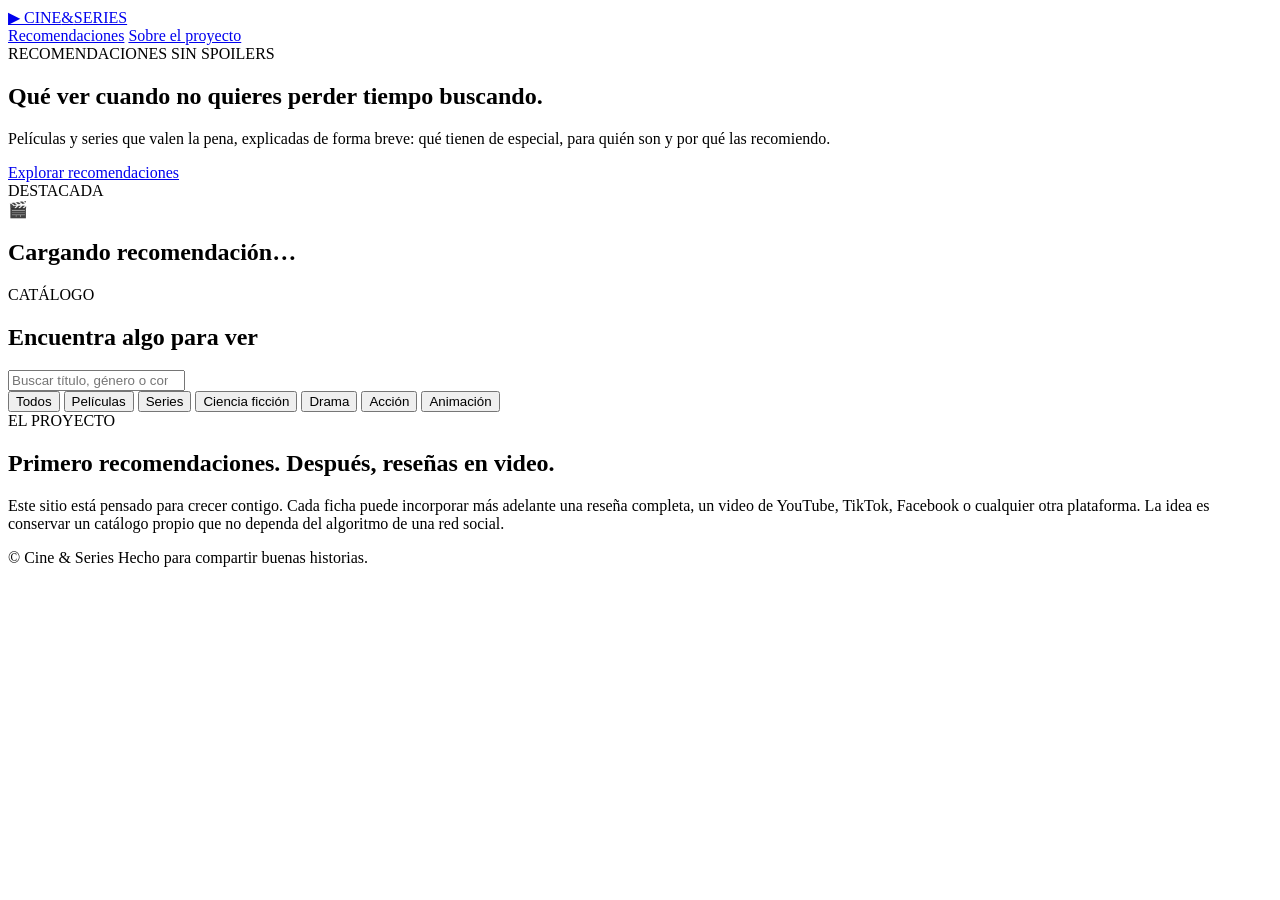
==== index.html @ b60200c3 "Agrega página principal" ====
<!doctype html>
<html lang="es">
<head>
  <meta charset="utf-8" />
  <meta name="viewport" content="width=device-width,initial-scale=1" />
  <meta name="description" content="Recomendaciones personales de películas y series." />
  <title>Cine & Series | Recomendaciones</title>
  <link rel="stylesheet" href="css/styles.css" />
</head>
<body>
  <header class="topbar">
    <a href="index.html" class="brand" aria-label="Inicio">
      <span class="brand-mark">▶</span>
      <span>CINE<span class="accent">&</span>SERIES</span>
    </a>
    <nav>
      <a href="#recomendaciones">Recomendaciones</a>
      <a href="#sobre-mi">Sobre el proyecto</a>
    </nav>
  </header>

  <main>
    <section class="hero">
      <div class="hero-glow hero-glow-a"></div>
      <div class="hero-glow hero-glow-b"></div>
      <div class="hero-content">
        <span class="eyebrow">RECOMENDACIONES SIN SPOILERS</span>
        <h1>Qué ver cuando no quieres perder tiempo buscando.</h1>
        <p>
          Películas y series que valen la pena, explicadas de forma breve:
          qué tienen de especial, para quién son y por qué las recomiendo.
        </p>
        <a class="button primary" href="#recomendaciones">Explorar recomendaciones</a>
      </div>
      <div class="hero-card" id="heroFeatured">
        <span class="mini-label">DESTACADA</span>
        <div class="featured-placeholder">🎬</div>
        <h2>Cargando recomendación…</h2>
      </div>
    </section>

    <section class="controls" id="recomendaciones">
      <div>
        <span class="eyebrow">CATÁLOGO</span>
        <h2>Encuentra algo para ver</h2>
      </div>

      <div class="search-wrap">
        <input id="searchInput" type="search" placeholder="Buscar título, género o comentario…" aria-label="Buscar recomendaciones">
      </div>

      <div class="filters" id="filters">
        <button class="chip active" data-filter="Todos">Todos</button>
        <button class="chip" data-filter="Película">Películas</button>
        <button class="chip" data-filter="Serie">Series</button>
        <button class="chip" data-filter="Ciencia ficción">Ciencia ficción</button>
        <button class="chip" data-filter="Drama">Drama</button>
        <button class="chip" data-filter="Acción">Acción</button>
        <button class="chip" data-filter="Animación">Animación</button>
      </div>
    </section>

    <section class="grid" id="recommendationGrid" aria-live="polite"></section>

    <section class="about" id="sobre-mi">
      <div>
        <span class="eyebrow">EL PROYECTO</span>
        <h2>Primero recomendaciones. Después, reseñas en video.</h2>
      </div>
      <p>
        Este sitio está pensado para crecer contigo. Cada ficha puede incorporar más adelante
        una reseña completa, un video de YouTube, TikTok, Facebook o cualquier otra plataforma.
        La idea es conservar un catálogo propio que no dependa del algoritmo de una red social.
      </p>
    </section>
  </main>

  <footer>
    <span>© <span id="year"></span> Cine & Series</span>
    <span>Hecho para compartir buenas historias.</span>
  </footer>

  <script src="data/recomendaciones.js"></script>
  <script src="js/app.js"></script>
</body>
</html>
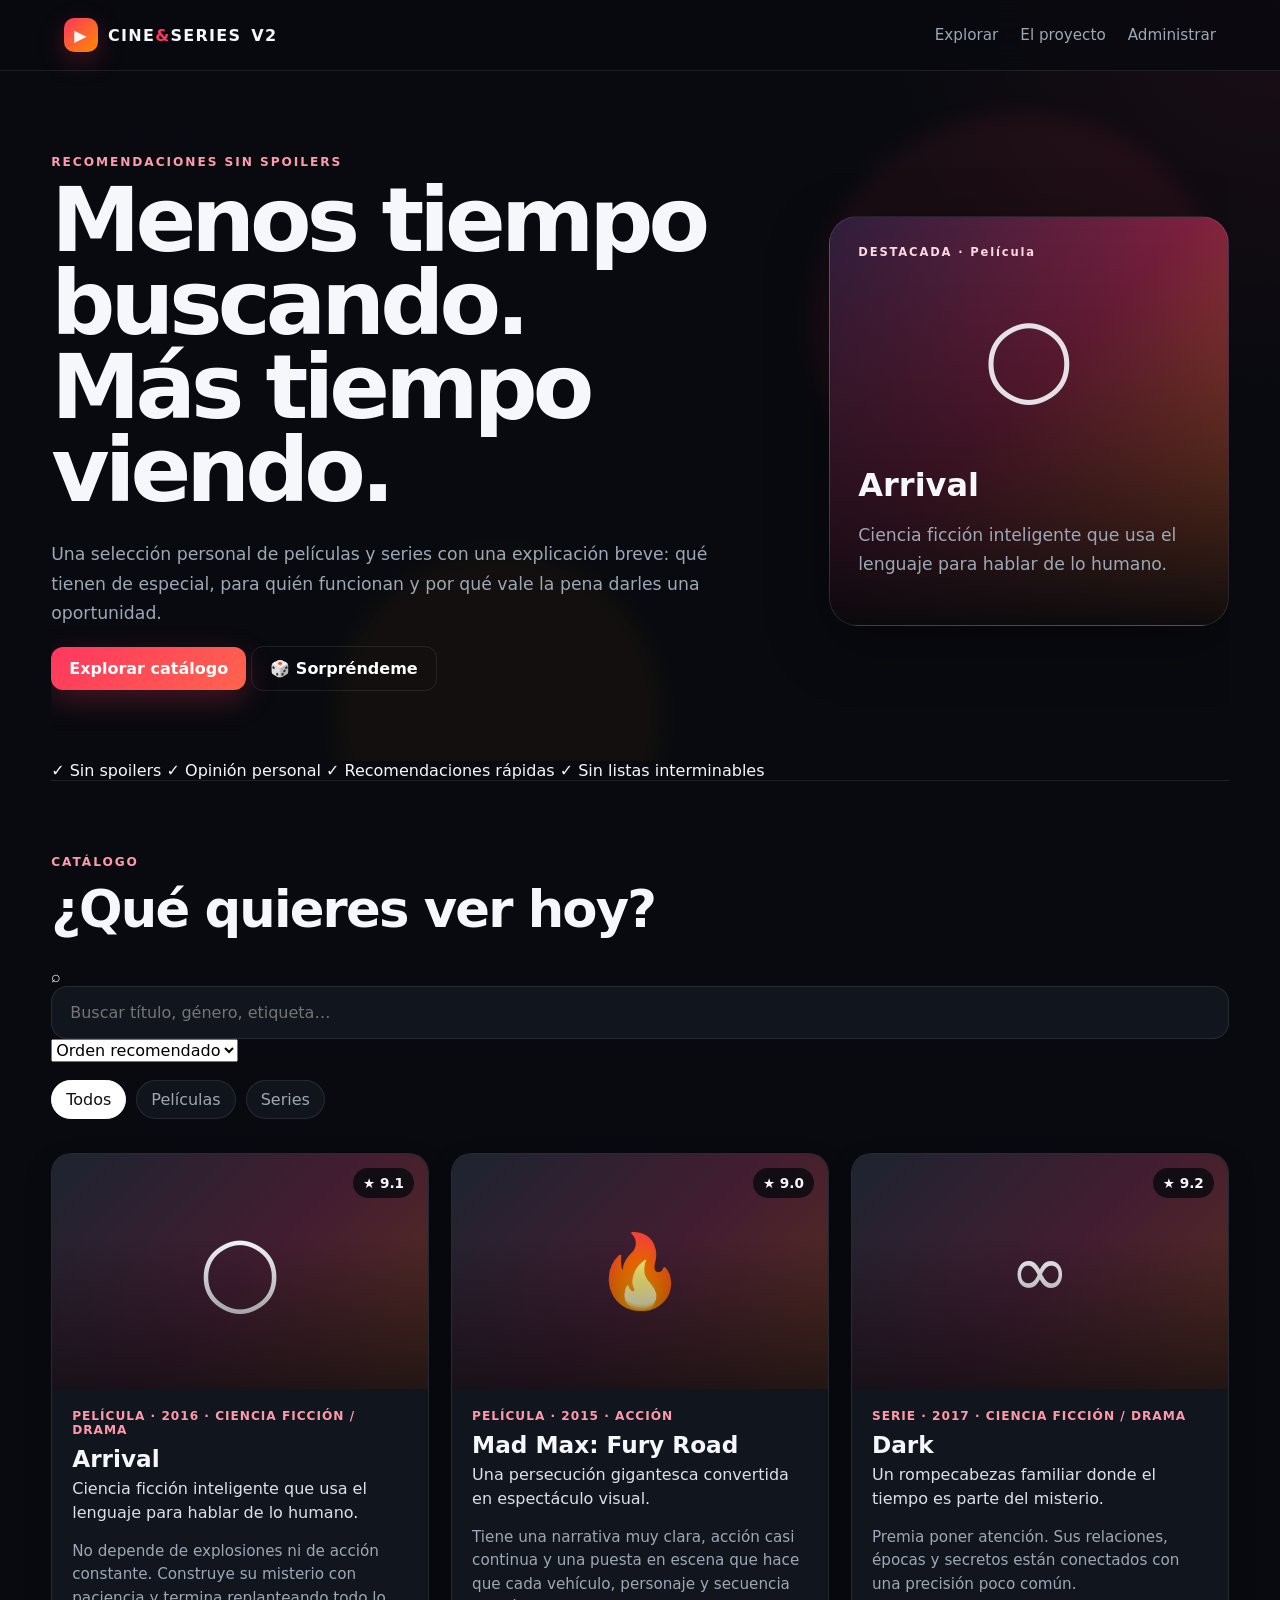
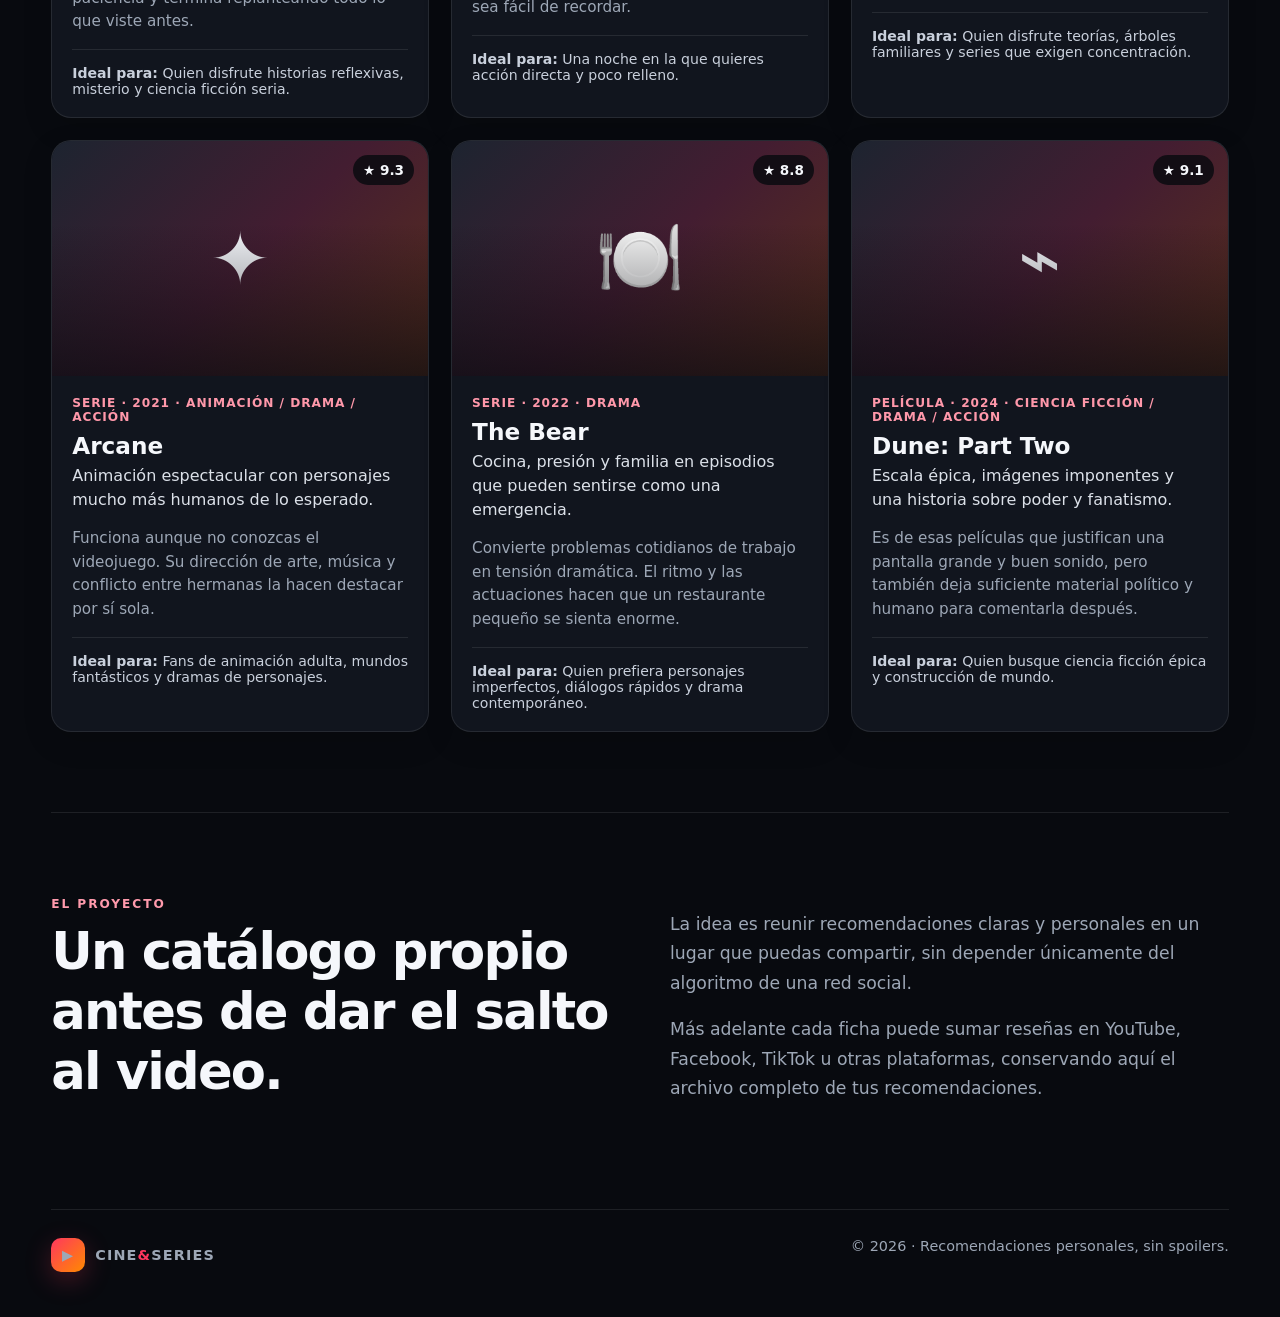
==== commit d6a08c9b: "V2: rediseña portada y catálogo" ====
--- a/index.html
+++ b/index.html
@@ -3,19 +3,22 @@
 <head>
   <meta charset="utf-8" />
   <meta name="viewport" content="width=device-width,initial-scale=1" />
-  <meta name="description" content="Recomendaciones personales de películas y series." />
-  <title>Cine & Series | Recomendaciones</title>
+  <meta name="description" content="Recomendaciones personales de películas y series, sin spoilers y al grano." />
+  <meta name="theme-color" content="#080a0f" />
+  <title>Cine & Series | Qué ver sin perder tiempo</title>
   <link rel="stylesheet" href="css/styles.css" />
 </head>
 <body>
   <header class="topbar">
-    <a href="index.html" class="brand" aria-label="Inicio">
+    <a href="./" class="brand" aria-label="Inicio">
       <span class="brand-mark">▶</span>
       <span>CINE<span class="accent">&</span>SERIES</span>
+      <span class="version-badge">V2</span>
     </a>
     <nav>
-      <a href="#recomendaciones">Recomendaciones</a>
-      <a href="#sobre-mi">Sobre el proyecto</a>
+      <a href="#recomendaciones">Explorar</a>
+      <a href="#sobre-mi">El proyecto</a>
+      <a class="nav-admin" href="admin.html">Administrar</a>
     </nav>
   </header>
 
@@ -23,41 +26,64 @@
     <section class="hero">
       <div class="hero-glow hero-glow-a"></div>
       <div class="hero-glow hero-glow-b"></div>
+
       <div class="hero-content">
         <span class="eyebrow">RECOMENDACIONES SIN SPOILERS</span>
-        <h1>Qué ver cuando no quieres perder tiempo buscando.</h1>
+        <h1>Menos tiempo buscando.<br><span class="gradient-text">Más tiempo viendo.</span></h1>
         <p>
-          Películas y series que valen la pena, explicadas de forma breve:
-          qué tienen de especial, para quién son y por qué las recomiendo.
+          Una selección personal de películas y series con una explicación breve:
+          qué tienen de especial, para quién funcionan y por qué vale la pena darles una oportunidad.
         </p>
-        <a class="button primary" href="#recomendaciones">Explorar recomendaciones</a>
+        <div class="hero-actions">
+          <a class="button primary" href="#recomendaciones">Explorar catálogo</a>
+          <button class="button ghost" id="surpriseBtn" type="button">🎲 Sorpréndeme</button>
+        </div>
+        <div class="hero-stats" id="heroStats"></div>
       </div>
-      <div class="hero-card" id="heroFeatured">
-        <span class="mini-label">DESTACADA</span>
+
+      <article class="hero-card" id="heroFeatured" aria-label="Recomendación destacada">
+        <span class="mini-label">RECOMENDACIÓN DESTACADA</span>
         <div class="featured-placeholder">🎬</div>
-        <h2>Cargando recomendación…</h2>
-      </div>
+        <h2>Cargando…</h2>
+      </article>
+    </section>
+
+    <section class="editorial-strip" aria-label="Filosofía del sitio">
+      <span>✓ Sin spoilers</span>
+      <span>✓ Opinión personal</span>
+      <span>✓ Recomendaciones rápidas</span>
+      <span>✓ Sin listas interminables</span>
     </section>
 
     <section class="controls" id="recomendaciones">
-      <div>
-        <span class="eyebrow">CATÁLOGO</span>
-        <h2>Encuentra algo para ver</h2>
+      <div class="section-heading">
+        <div>
+          <span class="eyebrow">CATÁLOGO</span>
+          <h2>¿Qué quieres ver hoy?</h2>
+        </div>
+        <span class="result-count" id="resultCount"></span>
       </div>
 
-      <div class="search-wrap">
-        <input id="searchInput" type="search" placeholder="Buscar título, género o comentario…" aria-label="Buscar recomendaciones">
+      <div class="toolbar">
+        <div class="search-wrap">
+          <span aria-hidden="true">⌕</span>
+          <input id="searchInput" type="search" placeholder="Buscar título, género, etiqueta…" aria-label="Buscar recomendaciones">
+        </div>
+        <select id="sortSelect" aria-label="Ordenar recomendaciones">
+          <option value="featured">Orden recomendado</option>
+          <option value="rating">Mejor calificadas</option>
+          <option value="newest">Más recientes</option>
+          <option value="title">A–Z</option>
+        </select>
       </div>
 
       <div class="filters" id="filters">
         <button class="chip active" data-filter="Todos">Todos</button>
         <button class="chip" data-filter="Película">Películas</button>
         <button class="chip" data-filter="Serie">Series</button>
-        <button class="chip" data-filter="Ciencia ficción">Ciencia ficción</button>
-        <button class="chip" data-filter="Drama">Drama</button>
-        <button class="chip" data-filter="Acción">Acción</button>
-        <button class="chip" data-filter="Animación">Animación</button>
       </div>
+
+      <div class="editorial-filters" id="editorialFilters"></div>
     </section>
 
     <section class="grid" id="recommendationGrid" aria-live="polite"></section>
@@ -65,19 +91,32 @@
     <section class="about" id="sobre-mi">
       <div>
         <span class="eyebrow">EL PROYECTO</span>
-        <h2>Primero recomendaciones. Después, reseñas en video.</h2>
+        <h2>Un catálogo propio antes de dar el salto al video.</h2>
       </div>
-      <p>
-        Este sitio está pensado para crecer contigo. Cada ficha puede incorporar más adelante
-        una reseña completa, un video de YouTube, TikTok, Facebook o cualquier otra plataforma.
-        La idea es conservar un catálogo propio que no dependa del algoritmo de una red social.
-      </p>
+      <div class="about-copy">
+        <p>
+          La idea es reunir recomendaciones claras y personales en un lugar que puedas compartir,
+          sin depender únicamente del algoritmo de una red social.
+        </p>
+        <p>
+          Más adelante cada ficha puede sumar reseñas en YouTube, Facebook, TikTok u otras plataformas,
+          conservando aquí el archivo completo de tus recomendaciones.
+        </p>
+      </div>
     </section>
   </main>
 
+  <dialog id="detailDialog" class="detail-dialog">
+    <button class="dialog-close" id="dialogClose" type="button" aria-label="Cerrar">×</button>
+    <div id="dialogContent"></div>
+  </dialog>
+
   <footer>
-    <span>© <span id="year"></span> Cine & Series</span>
-    <span>Hecho para compartir buenas historias.</span>
+    <div class="brand footer-brand">
+      <span class="brand-mark small">▶</span>
+      <span>CINE<span class="accent">&</span>SERIES</span>
+    </div>
+    <span>© <span id="year"></span> · Recomendaciones personales, sin spoilers.</span>
   </footer>
 
   <script src="data/recomendaciones.js"></script>
--- a/css/styles.css
+++ b/css/styles.css
@@ -0,0 +1,69 @@
+
+:root{
+  --bg:#080a0f;--panel:#11151e;--panel-2:#171c27;--text:#f5f7fb;--muted:#9da7b6;
+  --line:rgba(255,255,255,.09);--accent:#ff375f;--accent-2:#ff8a00;--shadow:0 18px 60px rgba(0,0,0,.35)
+}
+*{box-sizing:border-box} html{scroll-behavior:smooth}
+body{margin:0;font-family:Inter,ui-sans-serif,system-ui,-apple-system,BlinkMacSystemFont,"Segoe UI",sans-serif;color:var(--text);background:radial-gradient(circle at top right,rgba(255,55,95,.08),transparent 25rem),var(--bg)}
+a{color:inherit;text-decoration:none} button,input,textarea,select{font:inherit}
+.topbar{position:sticky;top:0;z-index:50;display:flex;align-items:center;justify-content:space-between;padding:18px clamp(20px,5vw,72px);background:rgba(8,10,15,.78);border-bottom:1px solid var(--line);backdrop-filter:blur(18px)}
+.brand{display:flex;align-items:center;gap:10px;font-weight:900;letter-spacing:.08em}
+.brand-mark{width:34px;height:34px;border-radius:10px;display:grid;place-items:center;background:linear-gradient(135deg,var(--accent),var(--accent-2));box-shadow:0 8px 26px rgba(255,55,95,.25)}
+.accent{color:var(--accent)} nav{display:flex;gap:22px;color:var(--muted);font-size:.95rem} nav a:hover{color:#fff}
+main{width:min(1180px,92vw);margin:auto}
+.hero{position:relative;overflow:hidden;min-height:600px;display:grid;grid-template-columns:1.45fr .8fr;gap:54px;align-items:center;padding:80px 0 70px}
+.hero-content{position:relative;z-index:2}
+.eyebrow{display:inline-block;color:#ff9aac;font-weight:800;font-size:.76rem;letter-spacing:.16em;margin-bottom:10px}
+.hero h1{max-width:850px;font-size:clamp(3rem,7vw,6.8rem);line-height:.93;letter-spacing:-.055em;margin:0 0 28px}
+.hero p,.about p,.admin-intro p{color:var(--muted);font-size:1.08rem;line-height:1.7;max-width:690px}
+.hero-glow{position:absolute;border-radius:50%;filter:blur(10px);opacity:.55}
+.hero-glow-a{width:420px;height:420px;background:rgba(255,55,95,.13);right:0;top:40px}
+.hero-glow-b{width:330px;height:330px;background:rgba(255,138,0,.08);left:24%;bottom:-120px}
+.hero-card{position:relative;z-index:2;min-height:410px;border-radius:28px;padding:28px;display:flex;flex-direction:column;justify-content:flex-end;background:linear-gradient(to top,rgba(6,8,12,.96),rgba(6,8,12,.05)),linear-gradient(135deg,#30203f,#842142 46%,#dd6d28);border:1px solid rgba(255,255,255,.1);box-shadow:var(--shadow)}
+.featured-placeholder{font-size:5rem;margin:auto;opacity:.9}.hero-card h2{font-size:2rem;margin:10px 0 0}
+.mini-label{font-size:.72rem;font-weight:900;letter-spacing:.16em;color:#ffd7df}
+.button{display:inline-flex;align-items:center;justify-content:center;border:0;border-radius:12px;padding:12px 18px;font-weight:800;cursor:pointer}
+.primary{background:linear-gradient(135deg,var(--accent),#ff644d);color:white;box-shadow:0 10px 30px rgba(255,55,95,.25)}
+.secondary{background:#fff;color:#0a0c11}.ghost{background:transparent;color:#fff;border:1px solid var(--line)}
+.controls{padding:70px 0 34px;border-top:1px solid var(--line)}
+.controls h2,.about h2,.admin-list h2{font-size:clamp(2rem,4vw,3.4rem);margin:0 0 28px;letter-spacing:-.035em}
+.search-wrap input{width:100%;background:var(--panel);color:#fff;border:1px solid var(--line);border-radius:16px;padding:16px 18px;outline:none}
+.search-wrap input:focus{border-color:rgba(255,55,95,.65)}
+.filters{display:flex;gap:10px;flex-wrap:wrap;margin-top:18px}
+.chip{border:1px solid var(--line);background:#10141c;color:var(--muted);border-radius:999px;padding:9px 14px;cursor:pointer}
+.chip.active,.chip:hover{background:#fff;color:#111;border-color:#fff}
+.grid{display:grid;grid-template-columns:repeat(3,1fr);gap:22px;padding-bottom:80px}
+.card{overflow:hidden;border-radius:20px;background:var(--panel);border:1px solid var(--line);box-shadow:0 10px 30px rgba(0,0,0,.14);transition:transform .2s ease,border-color .2s ease}
+.card:hover{transform:translateY(-5px);border-color:rgba(255,255,255,.18)}
+.poster{position:relative;aspect-ratio:16/10;display:flex;align-items:center;justify-content:center;font-size:4.5rem;background:linear-gradient(135deg,#1d2430,#431d31 52%,#5b2f1d);background-size:cover;background-position:center}
+.poster::after{content:"";position:absolute;inset:0;background:linear-gradient(to top,rgba(8,10,15,.68),transparent 65%)}
+.rating{position:absolute;z-index:2;top:14px;right:14px;background:rgba(8,10,15,.82);backdrop-filter:blur(10px);padding:7px 10px;border-radius:999px;font-weight:900;font-size:.85rem}
+.card-body{padding:20px}.meta{color:#ff98aa;font-size:.76rem;font-weight:800;letter-spacing:.08em;text-transform:uppercase}
+.card h3{font-size:1.45rem;margin:8px 0 5px}.tagline{color:#dce1e9;line-height:1.5;margin:0 0 15px}
+.reason{color:var(--muted);line-height:1.55;font-size:.95rem}
+.ideal{margin-top:15px;padding-top:15px;border-top:1px solid var(--line);font-size:.88rem;color:#c9d0dc}
+.video-link{display:inline-flex;margin-top:16px;color:#fff;font-weight:800}
+.empty{grid-column:1/-1;text-align:center;color:var(--muted);padding:70px 20px;border:1px dashed var(--line);border-radius:20px}
+.about{display:grid;grid-template-columns:1fr 1fr;gap:60px;align-items:start;border-top:1px solid var(--line);padding:80px 0}
+footer{width:min(1180px,92vw);margin:auto;border-top:1px solid var(--line);padding:28px 0 45px;display:flex;justify-content:space-between;color:var(--muted);font-size:.9rem}
+
+.admin-main{padding:70px 0}.admin-intro{max-width:760px;margin-bottom:38px}
+.admin-intro h1{font-size:clamp(2.6rem,6vw,5rem);margin:0;letter-spacing:-.05em}.admin-intro code{color:#fff}
+.admin-layout{display:grid;grid-template-columns:minmax(320px,.8fr) minmax(0,1.2fr);gap:28px}
+.admin-form,.admin-list{background:var(--panel);border:1px solid var(--line);border-radius:22px;padding:24px}
+.admin-form label{display:block;color:#dfe5ee;font-size:.9rem;font-weight:700;margin-bottom:16px}
+.admin-form input,.admin-form textarea,.admin-form select{width:100%;margin-top:7px;padding:12px 13px;border-radius:10px;border:1px solid var(--line);background:#0b0e14;color:#fff;outline:none}
+.admin-form textarea{resize:vertical}.form-row{display:grid;grid-template-columns:1fr 1fr;gap:14px}.form-actions{display:flex;gap:10px;flex-wrap:wrap}
+.admin-list-head{display:flex;justify-content:space-between;align-items:start;gap:20px}.admin-list h2{font-size:2rem;margin-bottom:18px}
+.admin-item{display:grid;grid-template-columns:1fr auto;gap:12px;align-items:center;padding:15px 0;border-top:1px solid var(--line)}
+.admin-item p{margin:4px 0;color:var(--muted);font-size:.9rem}
+.delete-btn{background:#2b1118;color:#ff8299;border:1px solid #51202d;border-radius:9px;padding:8px 10px;cursor:pointer}
+
+@media(max-width:900px){
+  .hero{grid-template-columns:1fr;min-height:auto}.hero-card{min-height:300px}.grid{grid-template-columns:repeat(2,1fr)}
+  .about,.admin-layout{grid-template-columns:1fr}
+}
+@media(max-width:620px){
+  nav{display:none}.hero{padding-top:55px}.hero h1{font-size:3.2rem}.grid{grid-template-columns:1fr}.about{gap:15px}
+  footer{flex-direction:column;gap:10px}.form-row{grid-template-columns:1fr}.admin-list-head{flex-direction:column}
+}
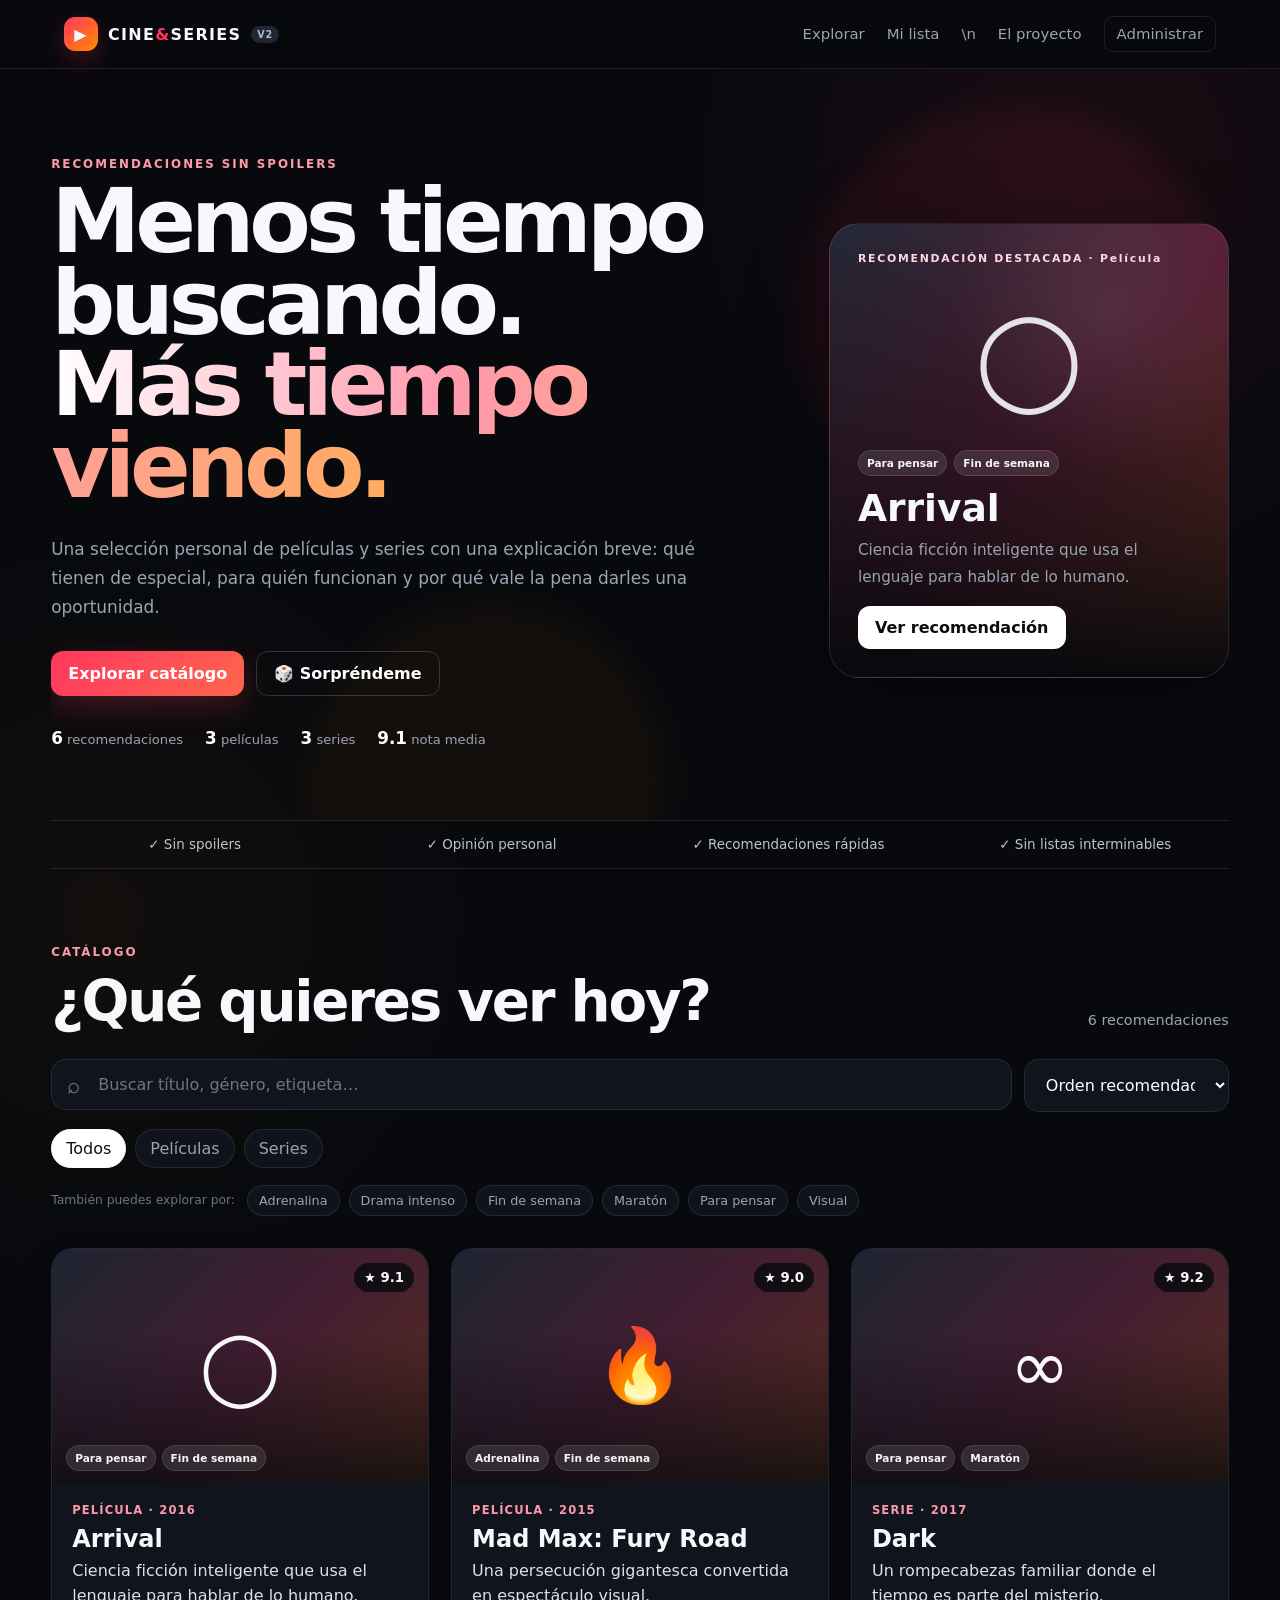
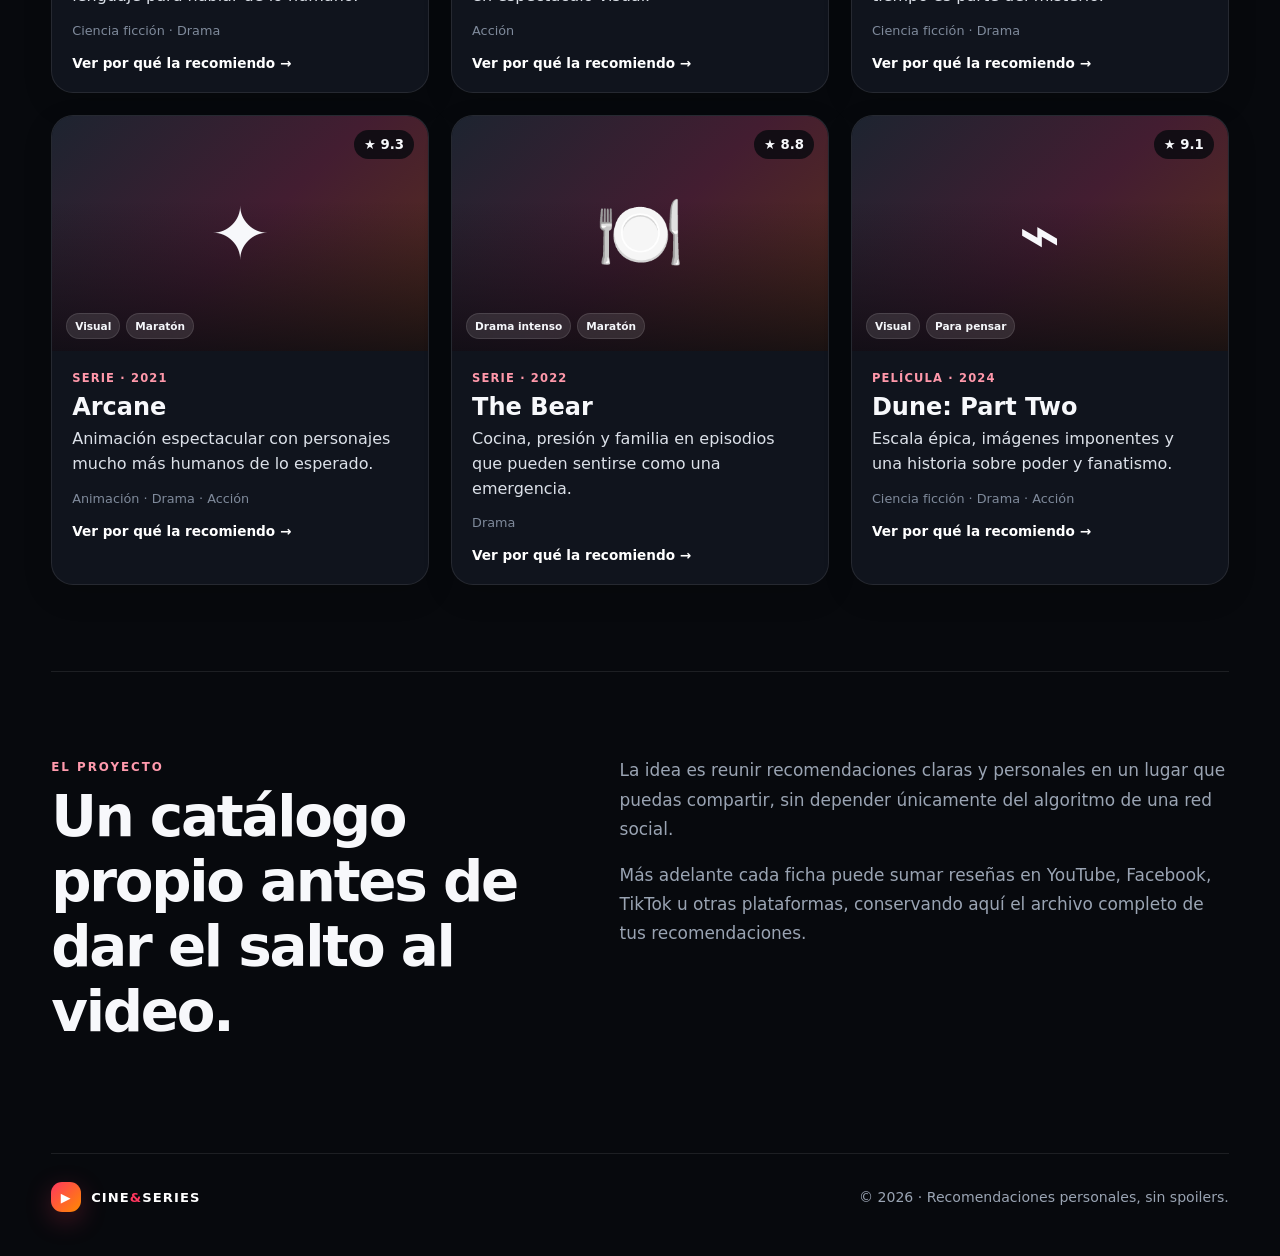
==== commit c7b985a9: "V2.2: enlaza lista personal" ====
--- a/index.html
+++ b/index.html
@@ -17,7 +17,7 @@
     </a>
     <nav>
       <a href="#recomendaciones">Explorar</a>
-      <a href="#sobre-mi">El proyecto</a>
+      <a href="lista.html">Mi lista</a>\n      <a href="#sobre-mi">El proyecto</a>
       <a class="nav-admin" href="admin.html">Administrar</a>
     </nav>
   </header>
--- a/css/styles.css
+++ b/css/styles.css
@@ -1,69 +1,23 @@
-
 :root{
-  --bg:#080a0f;--panel:#11151e;--panel-2:#171c27;--text:#f5f7fb;--muted:#9da7b6;
-  --line:rgba(255,255,255,.09);--accent:#ff375f;--accent-2:#ff8a00;--shadow:0 18px 60px rgba(0,0,0,.35)
+  --bg:#07090d;--panel:#10141d;--panel-2:#151a25;--panel-3:#0b0e14;--text:#f7f8fb;--muted:#9aa4b3;
+  --line:rgba(255,255,255,.09);--line-strong:rgba(255,255,255,.16);--accent:#ff375f;--accent-2:#ff8a00;
+  --accent-soft:#ff9aad;--shadow:0 24px 80px rgba(0,0,0,.38)
 }
-*{box-sizing:border-box} html{scroll-behavior:smooth}
-body{margin:0;font-family:Inter,ui-sans-serif,system-ui,-apple-system,BlinkMacSystemFont,"Segoe UI",sans-serif;color:var(--text);background:radial-gradient(circle at top right,rgba(255,55,95,.08),transparent 25rem),var(--bg)}
-a{color:inherit;text-decoration:none} button,input,textarea,select{font:inherit}
-.topbar{position:sticky;top:0;z-index:50;display:flex;align-items:center;justify-content:space-between;padding:18px clamp(20px,5vw,72px);background:rgba(8,10,15,.78);border-bottom:1px solid var(--line);backdrop-filter:blur(18px)}
-.brand{display:flex;align-items:center;gap:10px;font-weight:900;letter-spacing:.08em}
-.brand-mark{width:34px;height:34px;border-radius:10px;display:grid;place-items:center;background:linear-gradient(135deg,var(--accent),var(--accent-2));box-shadow:0 8px 26px rgba(255,55,95,.25)}
-.accent{color:var(--accent)} nav{display:flex;gap:22px;color:var(--muted);font-size:.95rem} nav a:hover{color:#fff}
-main{width:min(1180px,92vw);margin:auto}
-.hero{position:relative;overflow:hidden;min-height:600px;display:grid;grid-template-columns:1.45fr .8fr;gap:54px;align-items:center;padding:80px 0 70px}
-.hero-content{position:relative;z-index:2}
-.eyebrow{display:inline-block;color:#ff9aac;font-weight:800;font-size:.76rem;letter-spacing:.16em;margin-bottom:10px}
-.hero h1{max-width:850px;font-size:clamp(3rem,7vw,6.8rem);line-height:.93;letter-spacing:-.055em;margin:0 0 28px}
-.hero p,.about p,.admin-intro p{color:var(--muted);font-size:1.08rem;line-height:1.7;max-width:690px}
-.hero-glow{position:absolute;border-radius:50%;filter:blur(10px);opacity:.55}
-.hero-glow-a{width:420px;height:420px;background:rgba(255,55,95,.13);right:0;top:40px}
-.hero-glow-b{width:330px;height:330px;background:rgba(255,138,0,.08);left:24%;bottom:-120px}
-.hero-card{position:relative;z-index:2;min-height:410px;border-radius:28px;padding:28px;display:flex;flex-direction:column;justify-content:flex-end;background:linear-gradient(to top,rgba(6,8,12,.96),rgba(6,8,12,.05)),linear-gradient(135deg,#30203f,#842142 46%,#dd6d28);border:1px solid rgba(255,255,255,.1);box-shadow:var(--shadow)}
-.featured-placeholder{font-size:5rem;margin:auto;opacity:.9}.hero-card h2{font-size:2rem;margin:10px 0 0}
-.mini-label{font-size:.72rem;font-weight:900;letter-spacing:.16em;color:#ffd7df}
-.button{display:inline-flex;align-items:center;justify-content:center;border:0;border-radius:12px;padding:12px 18px;font-weight:800;cursor:pointer}
-.primary{background:linear-gradient(135deg,var(--accent),#ff644d);color:white;box-shadow:0 10px 30px rgba(255,55,95,.25)}
-.secondary{background:#fff;color:#0a0c11}.ghost{background:transparent;color:#fff;border:1px solid var(--line)}
-.controls{padding:70px 0 34px;border-top:1px solid var(--line)}
-.controls h2,.about h2,.admin-list h2{font-size:clamp(2rem,4vw,3.4rem);margin:0 0 28px;letter-spacing:-.035em}
-.search-wrap input{width:100%;background:var(--panel);color:#fff;border:1px solid var(--line);border-radius:16px;padding:16px 18px;outline:none}
-.search-wrap input:focus{border-color:rgba(255,55,95,.65)}
-.filters{display:flex;gap:10px;flex-wrap:wrap;margin-top:18px}
-.chip{border:1px solid var(--line);background:#10141c;color:var(--muted);border-radius:999px;padding:9px 14px;cursor:pointer}
-.chip.active,.chip:hover{background:#fff;color:#111;border-color:#fff}
-.grid{display:grid;grid-template-columns:repeat(3,1fr);gap:22px;padding-bottom:80px}
-.card{overflow:hidden;border-radius:20px;background:var(--panel);border:1px solid var(--line);box-shadow:0 10px 30px rgba(0,0,0,.14);transition:transform .2s ease,border-color .2s ease}
-.card:hover{transform:translateY(-5px);border-color:rgba(255,255,255,.18)}
-.poster{position:relative;aspect-ratio:16/10;display:flex;align-items:center;justify-content:center;font-size:4.5rem;background:linear-gradient(135deg,#1d2430,#431d31 52%,#5b2f1d);background-size:cover;background-position:center}
-.poster::after{content:"";position:absolute;inset:0;background:linear-gradient(to top,rgba(8,10,15,.68),transparent 65%)}
-.rating{position:absolute;z-index:2;top:14px;right:14px;background:rgba(8,10,15,.82);backdrop-filter:blur(10px);padding:7px 10px;border-radius:999px;font-weight:900;font-size:.85rem}
-.card-body{padding:20px}.meta{color:#ff98aa;font-size:.76rem;font-weight:800;letter-spacing:.08em;text-transform:uppercase}
-.card h3{font-size:1.45rem;margin:8px 0 5px}.tagline{color:#dce1e9;line-height:1.5;margin:0 0 15px}
-.reason{color:var(--muted);line-height:1.55;font-size:.95rem}
-.ideal{margin-top:15px;padding-top:15px;border-top:1px solid var(--line);font-size:.88rem;color:#c9d0dc}
-.video-link{display:inline-flex;margin-top:16px;color:#fff;font-weight:800}
-.empty{grid-column:1/-1;text-align:center;color:var(--muted);padding:70px 20px;border:1px dashed var(--line);border-radius:20px}
-.about{display:grid;grid-template-columns:1fr 1fr;gap:60px;align-items:start;border-top:1px solid var(--line);padding:80px 0}
-footer{width:min(1180px,92vw);margin:auto;border-top:1px solid var(--line);padding:28px 0 45px;display:flex;justify-content:space-between;color:var(--muted);font-size:.9rem}
-
-.admin-main{padding:70px 0}.admin-intro{max-width:760px;margin-bottom:38px}
-.admin-intro h1{font-size:clamp(2.6rem,6vw,5rem);margin:0;letter-spacing:-.05em}.admin-intro code{color:#fff}
-.admin-layout{display:grid;grid-template-columns:minmax(320px,.8fr) minmax(0,1.2fr);gap:28px}
-.admin-form,.admin-list{background:var(--panel);border:1px solid var(--line);border-radius:22px;padding:24px}
-.admin-form label{display:block;color:#dfe5ee;font-size:.9rem;font-weight:700;margin-bottom:16px}
-.admin-form input,.admin-form textarea,.admin-form select{width:100%;margin-top:7px;padding:12px 13px;border-radius:10px;border:1px solid var(--line);background:#0b0e14;color:#fff;outline:none}
-.admin-form textarea{resize:vertical}.form-row{display:grid;grid-template-columns:1fr 1fr;gap:14px}.form-actions{display:flex;gap:10px;flex-wrap:wrap}
-.admin-list-head{display:flex;justify-content:space-between;align-items:start;gap:20px}.admin-list h2{font-size:2rem;margin-bottom:18px}
-.admin-item{display:grid;grid-template-columns:1fr auto;gap:12px;align-items:center;padding:15px 0;border-top:1px solid var(--line)}
-.admin-item p{margin:4px 0;color:var(--muted);font-size:.9rem}
-.delete-btn{background:#2b1118;color:#ff8299;border:1px solid #51202d;border-radius:9px;padding:8px 10px;cursor:pointer}
-
-@media(max-width:900px){
-  .hero{grid-template-columns:1fr;min-height:auto}.hero-card{min-height:300px}.grid{grid-template-columns:repeat(2,1fr)}
-  .about,.admin-layout{grid-template-columns:1fr}
-}
-@media(max-width:620px){
-  nav{display:none}.hero{padding-top:55px}.hero h1{font-size:3.2rem}.grid{grid-template-columns:1fr}.about{gap:15px}
-  footer{flex-direction:column;gap:10px}.form-row{grid-template-columns:1fr}.admin-list-head{flex-direction:column}
-}+*{box-sizing:border-box}html{scroll-behavior:smooth}body{margin:0;font-family:Inter,ui-sans-serif,system-ui,-apple-system,BlinkMacSystemFont,"Segoe UI",sans-serif;color:var(--text);background:radial-gradient(circle at 85% 6%,rgba(255,55,95,.08),transparent 26rem),radial-gradient(circle at 8% 32%,rgba(255,138,0,.045),transparent 24rem),var(--bg)}
+a{color:inherit;text-decoration:none}button,input,textarea,select{font:inherit}.topbar{position:sticky;top:0;z-index:50;display:flex;align-items:center;justify-content:space-between;padding:16px clamp(20px,5vw,72px);background:rgba(7,9,13,.82);border-bottom:1px solid var(--line);backdrop-filter:blur(18px)}
+.brand{display:flex;align-items:center;gap:10px;font-weight:900;letter-spacing:.08em}.brand-mark{width:34px;height:34px;border-radius:11px;display:grid;place-items:center;background:linear-gradient(135deg,var(--accent),var(--accent-2));box-shadow:0 8px 26px rgba(255,55,95,.25)}.brand-mark.small{width:30px;height:30px;font-size:.8rem}.accent{color:var(--accent)}.version-badge{font-size:.6rem;padding:3px 6px;border-radius:999px;background:#202634;color:#aeb8c8;letter-spacing:.08em}.topbar nav{display:flex;gap:22px;align-items:center;color:var(--muted);font-size:.93rem}.topbar nav a:hover{color:#fff}.nav-admin{padding:8px 12px;border:1px solid var(--line);border-radius:9px}
+main{width:min(1180px,92vw);margin:auto}.eyebrow{display:inline-block;color:var(--accent-soft);font-weight:850;font-size:.74rem;letter-spacing:.17em;margin-bottom:10px}
+.hero{position:relative;overflow:hidden;min-height:650px;display:grid;grid-template-columns:1.35fr .75fr;gap:58px;align-items:center;padding:84px 0 72px}.hero-content{position:relative;z-index:2}.hero h1{max-width:850px;font-size:clamp(3.2rem,7vw,6.9rem);line-height:.91;letter-spacing:-.058em;margin:0 0 28px}.gradient-text{background:linear-gradient(90deg,#fff,#ff9aad 46%,#ffac61);-webkit-background-clip:text;background-clip:text;color:transparent}.hero p,.about p,.admin-intro p{color:var(--muted);font-size:1.06rem;line-height:1.72;max-width:700px}.hero-actions{display:flex;gap:12px;flex-wrap:wrap;margin-top:28px}.hero-stats{display:flex;gap:22px;flex-wrap:wrap;margin-top:32px;color:var(--muted);font-size:.82rem}.hero-stats strong{color:#fff;font-size:1.05rem}.hero-glow{position:absolute;border-radius:50%;filter:blur(14px);opacity:.6}.hero-glow-a{width:430px;height:430px;background:rgba(255,55,95,.12);right:0;top:35px}.hero-glow-b{width:360px;height:360px;background:rgba(255,138,0,.075);left:22%;bottom:-140px}
+.hero-card{position:relative;z-index:2;min-height:455px;border-radius:30px;padding:28px;display:flex;flex-direction:column;justify-content:flex-end;background:linear-gradient(to top,rgba(6,8,12,.98),rgba(6,8,12,.08)),linear-gradient(135deg,#252b3a,#642039 52%,#a34c26);border:1px solid rgba(255,255,255,.11);box-shadow:var(--shadow);overflow:hidden}.hero-card::before{content:"";position:absolute;inset:0;background:radial-gradient(circle at 70% 20%,rgba(255,255,255,.08),transparent 35%);pointer-events:none}.featured-placeholder{font-size:6rem;margin:auto;opacity:.9;position:relative}.hero-card h2{font-size:2.35rem;margin:10px 0 7px;position:relative}.hero-card p{font-size:.95rem;margin:0 0 16px;position:relative}.hero-card-tags{position:relative;display:flex;gap:7px;flex-wrap:wrap}.mini-label{position:relative;font-size:.68rem;font-weight:900;letter-spacing:.16em;color:#ffd7df}.hero-detail-btn{width:max-content;position:relative}
+.button{display:inline-flex;align-items:center;justify-content:center;border:0;border-radius:12px;padding:12px 17px;font-weight:850;cursor:pointer;transition:transform .18s ease,opacity .18s ease}.button:hover{transform:translateY(-1px)}.primary{background:linear-gradient(135deg,var(--accent),#ff654d);color:white;box-shadow:0 10px 30px rgba(255,55,95,.23)}.secondary{background:#fff;color:#0a0c11}.ghost{background:transparent;color:#fff;border:1px solid var(--line-strong)}
+.editorial-strip{display:grid;grid-template-columns:repeat(4,1fr);gap:10px;border-top:1px solid var(--line);border-bottom:1px solid var(--line);padding:16px 0;color:#bdc5d1;font-size:.84rem}.editorial-strip span{text-align:center}
+.controls{padding:72px 0 32px}.section-heading{display:flex;align-items:end;justify-content:space-between;gap:24px}.section-heading h2,.about h2,.admin-list h2{font-size:clamp(2.2rem,4.4vw,3.7rem);margin:0 0 25px;letter-spacing:-.04em}.result-count{color:var(--muted);padding-bottom:31px;font-size:.9rem}.toolbar{display:grid;grid-template-columns:1fr auto;gap:12px}.search-wrap{position:relative}.search-wrap span{position:absolute;left:16px;top:50%;transform:translateY(-50%);font-size:1.4rem;color:#7e8999}.search-wrap input,#sortSelect{width:100%;background:var(--panel);color:#fff;border:1px solid var(--line);border-radius:15px;padding:15px 17px;outline:none}.search-wrap input{padding-left:46px}.search-wrap input:focus,#sortSelect:focus{border-color:rgba(255,55,95,.65)}#sortSelect{width:205px}
+.filters,.editorial-filters{display:flex;gap:9px;flex-wrap:wrap;margin-top:17px}.chip,.micro-chip{border:1px solid var(--line);background:#0f131b;color:var(--muted);border-radius:999px;padding:9px 14px;cursor:pointer}.micro-chip{padding:7px 11px;font-size:.8rem}.chip.active,.chip:hover,.micro-chip.active,.micro-chip:hover{background:#fff;color:#10131a;border-color:#fff}.filter-label{display:inline-flex;align-items:center;color:#687486;font-size:.77rem;margin-right:3px}
+.grid{display:grid;grid-template-columns:repeat(3,1fr);gap:22px;padding-bottom:86px}.card{position:relative;overflow:hidden;border-radius:22px;background:var(--panel);border:1px solid var(--line);box-shadow:0 10px 30px rgba(0,0,0,.14);transition:transform .2s ease,border-color .2s ease,box-shadow .2s ease}.card:hover{transform:translateY(-5px);border-color:rgba(255,255,255,.18);box-shadow:0 18px 44px rgba(0,0,0,.24)}.card-open{position:absolute;inset:0;width:100%;height:100%;opacity:0;cursor:pointer;z-index:2}.poster{position:relative;aspect-ratio:16/10;display:flex;align-items:center;justify-content:center;font-size:4.5rem;background:linear-gradient(135deg,#1d2430,#431d31 52%,#5b2f1d);background-size:cover;background-position:center;overflow:hidden}.poster::after{content:"";position:absolute;inset:0;background:linear-gradient(to top,rgba(8,10,15,.78),transparent 64%)}.poster-symbol{position:relative;z-index:1}.rating{position:absolute;z-index:2;top:14px;right:14px;background:rgba(8,10,15,.82);backdrop-filter:blur(10px);padding:7px 10px;border-radius:999px;font-weight:900;font-size:.83rem}.poster-badges{position:absolute;z-index:2;left:14px;bottom:12px;display:flex;gap:6px;flex-wrap:wrap}.editorial-badge{font-size:.66rem;font-weight:800;padding:6px 8px;border-radius:999px;background:rgba(255,255,255,.11);backdrop-filter:blur(10px);border:1px solid rgba(255,255,255,.11);color:#f5f7fb}.card-body{position:relative;padding:20px;z-index:3;pointer-events:none}.meta{color:#ff98aa;font-size:.72rem;font-weight:850;letter-spacing:.1em;text-transform:uppercase}.card h3{font-size:1.5rem;margin:8px 0 6px}.tagline{color:#dce1e9;line-height:1.55;margin:0 0 14px}.genre-line{color:#7f8a9b;font-size:.8rem}.text-button{pointer-events:auto;margin-top:17px;padding:0;border:0;background:none;color:#fff;font-weight:800;cursor:pointer;font-size:.85rem}.empty{grid-column:1/-1;text-align:center;color:var(--muted);padding:70px 20px;border:1px dashed var(--line);border-radius:20px;display:grid;gap:8px}.empty strong{color:#fff;font-size:1.15rem}
+.about{display:grid;grid-template-columns:.9fr 1.1fr;gap:70px;align-items:start;border-top:1px solid var(--line);padding:84px 0}.about-copy p:first-child{margin-top:0}
+footer{width:min(1180px,92vw);margin:auto;border-top:1px solid var(--line);padding:28px 0 44px;display:flex;justify-content:space-between;align-items:center;gap:20px;color:var(--muted);font-size:.88rem}.footer-brand{color:#fff;font-size:.82rem}
+.detail-dialog{width:min(760px,92vw);max-height:88vh;padding:0;border:1px solid var(--line-strong);border-radius:25px;background:var(--panel-2);color:#fff;box-shadow:0 30px 100px rgba(0,0,0,.65);overflow:auto}.detail-dialog::backdrop{background:rgba(0,0,0,.72);backdrop-filter:blur(8px)}.dialog-close{position:sticky;float:right;top:14px;right:14px;z-index:10;width:38px;height:38px;border-radius:50%;border:1px solid var(--line-strong);background:rgba(7,9,13,.82);color:#fff;font-size:1.5rem;cursor:pointer}.detail-hero{height:280px;display:grid;place-items:center;background:linear-gradient(135deg,#1d2430,#431d31 52%,#5b2f1d);background-size:cover;background-position:center}.detail-symbol{font-size:7rem}.detail-body{padding:30px}.detail-topline{display:flex;justify-content:space-between;color:var(--accent-soft);font-size:.79rem;font-weight:850;letter-spacing:.08em;text-transform:uppercase}.detail-body h2{font-size:clamp(2.2rem,5vw,4rem);letter-spacing:-.045em;margin:8px 0}.detail-tagline{font-size:1.13rem;line-height:1.55;color:#dce1e9}.dialog-badges{display:flex;gap:7px;flex-wrap:wrap;margin:16px 0 26px}.detail-section{border-top:1px solid var(--line);padding-top:18px;margin-top:18px}.detail-label{font-size:.67rem;font-weight:900;letter-spacing:.14em;color:#7f8a9a}.detail-section p{color:#c6ceda;line-height:1.65;margin-bottom:0}.detail-actions{display:flex;gap:10px;flex-wrap:wrap;margin-top:27px}
+.admin-main{padding:66px 0}.admin-intro{max-width:820px;margin-bottom:34px}.admin-intro h1{font-size:clamp(2.8rem,6vw,5.2rem);margin:0;letter-spacing:-.055em}.admin-intro code{color:#fff}.admin-note{display:flex;gap:10px;align-items:flex-start;padding:14px 16px;margin-top:20px;background:#111722;border:1px solid var(--line);border-radius:13px;color:#b7c0cd;font-size:.9rem;line-height:1.55}
+.admin-layout{display:grid;grid-template-columns:minmax(320px,.82fr) minmax(0,1.18fr);gap:28px;align-items:start}.admin-form,.admin-list,.publish-box{background:var(--panel);border:1px solid var(--line);border-radius:22px;padding:24px}.admin-form{position:sticky;top:86px}.admin-form label{display:block;color:#dfe5ee;font-size:.88rem;font-weight:750;margin-bottom:16px}.admin-form input,.admin-form textarea,.admin-form select{width:100%;margin-top:7px;padding:12px 13px;border-radius:10px;border:1px solid var(--line);background:var(--panel-3);color:#fff;outline:none}.admin-form textarea{resize:vertical}.admin-form input:focus,.admin-form textarea:focus,.admin-form select:focus{border-color:rgba(255,55,95,.65)}.checkbox-line{display:flex!important;align-items:center;gap:9px}.checkbox-line input{width:auto;margin:0}.form-row{display:grid;grid-template-columns:1fr 1fr;gap:14px}.form-actions{display:flex;gap:10px;flex-wrap:wrap}.admin-stack{display:grid;gap:18px}.admin-list-head{display:flex;justify-content:space-between;align-items:start;gap:20px}.admin-list h2{font-size:2rem;margin-bottom:18px}.admin-counter{font-size:.8rem;color:var(--muted)}.admin-item{display:grid;grid-template-columns:1fr auto;gap:12px;align-items:center;padding:15px 0;border-top:1px solid var(--line)}.admin-item p{margin:5px 0;color:var(--muted);font-size:.86rem}.admin-item-actions{display:flex;gap:7px}.mini-btn{border:1px solid var(--line);background:#171c26;color:#dfe5ee;border-radius:9px;padding:8px 10px;cursor:pointer}.delete-btn{background:#2b1118;color:#ff8299;border-color:#51202d}.publish-box h3{margin:0 0 8px;font-size:1.35rem}.publish-box p{color:var(--muted);line-height:1.55;margin-top:0}.publish-actions{display:flex;gap:9px;flex-wrap:wrap}.status-line{min-height:22px;color:#91e6b2;font-size:.85rem;margin-top:12px}.editing-banner{display:none;margin-bottom:16px;padding:11px 13px;border-radius:11px;background:#2a2110;border:1px solid #5a4217;color:#ffd98a;font-size:.86rem}.editing-banner.show{display:block}
+@media(max-width:900px){.hero{grid-template-columns:1fr;min-height:auto}.hero-card{min-height:350px}.grid{grid-template-columns:repeat(2,1fr)}.about,.admin-layout{grid-template-columns:1fr}.admin-form{position:static}.editorial-strip{grid-template-columns:repeat(2,1fr)}.toolbar{grid-template-columns:1fr}.toolbar #sortSelect{width:100%}}
+@media(max-width:620px){.topbar nav a:not(.nav-admin){display:none}.hero{padding-top:58px}.hero h1{font-size:3.35rem}.hero-stats{gap:14px}.grid{grid-template-columns:1fr}.about{gap:18px}.section-heading{display:block}.result-count{display:block;padding:0 0 20px}.editorial-strip{grid-template-columns:1fr 1fr;font-size:.76rem}.editorial-strip span{text-align:left}.form-row{grid-template-columns:1fr}.admin-list-head{flex-direction:column}footer{flex-direction:column;align-items:flex-start}.detail-hero{height:220px}.detail-body{padding:23px}.detail-symbol{font-size:5rem}}
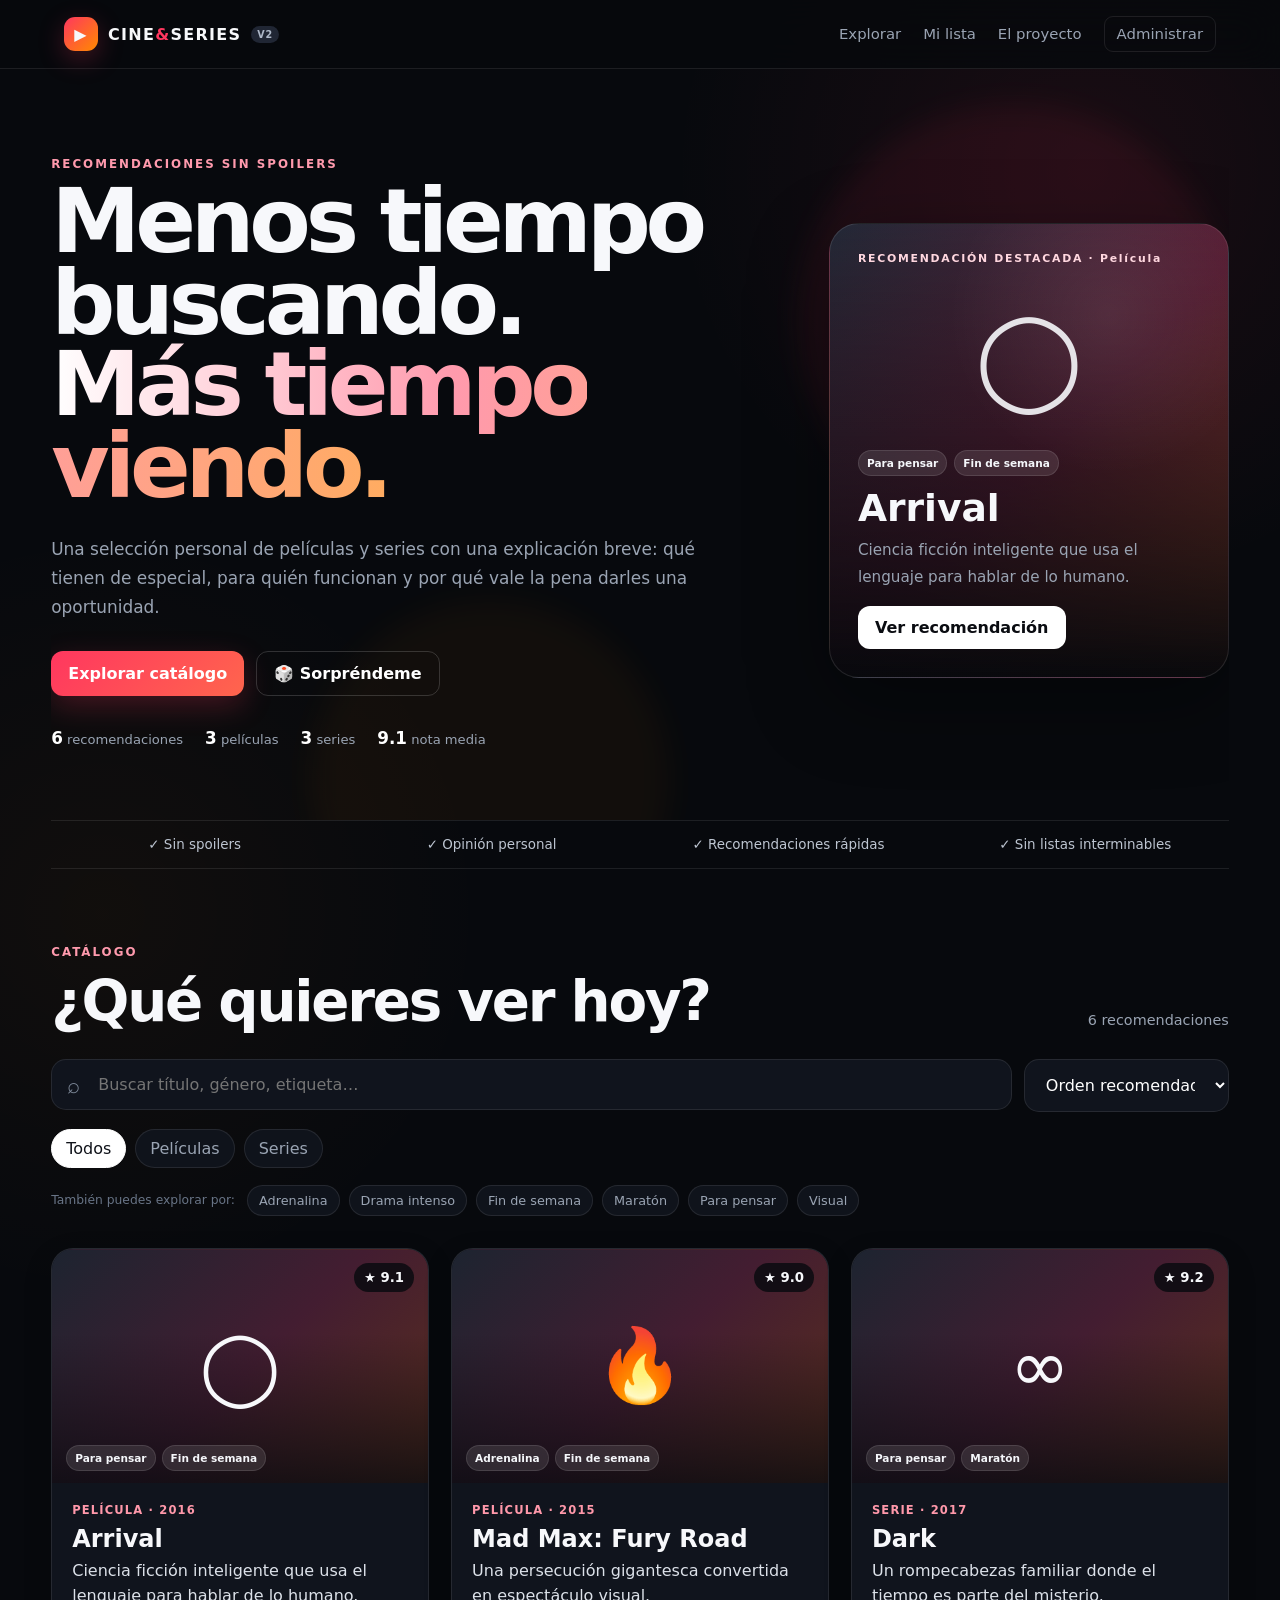
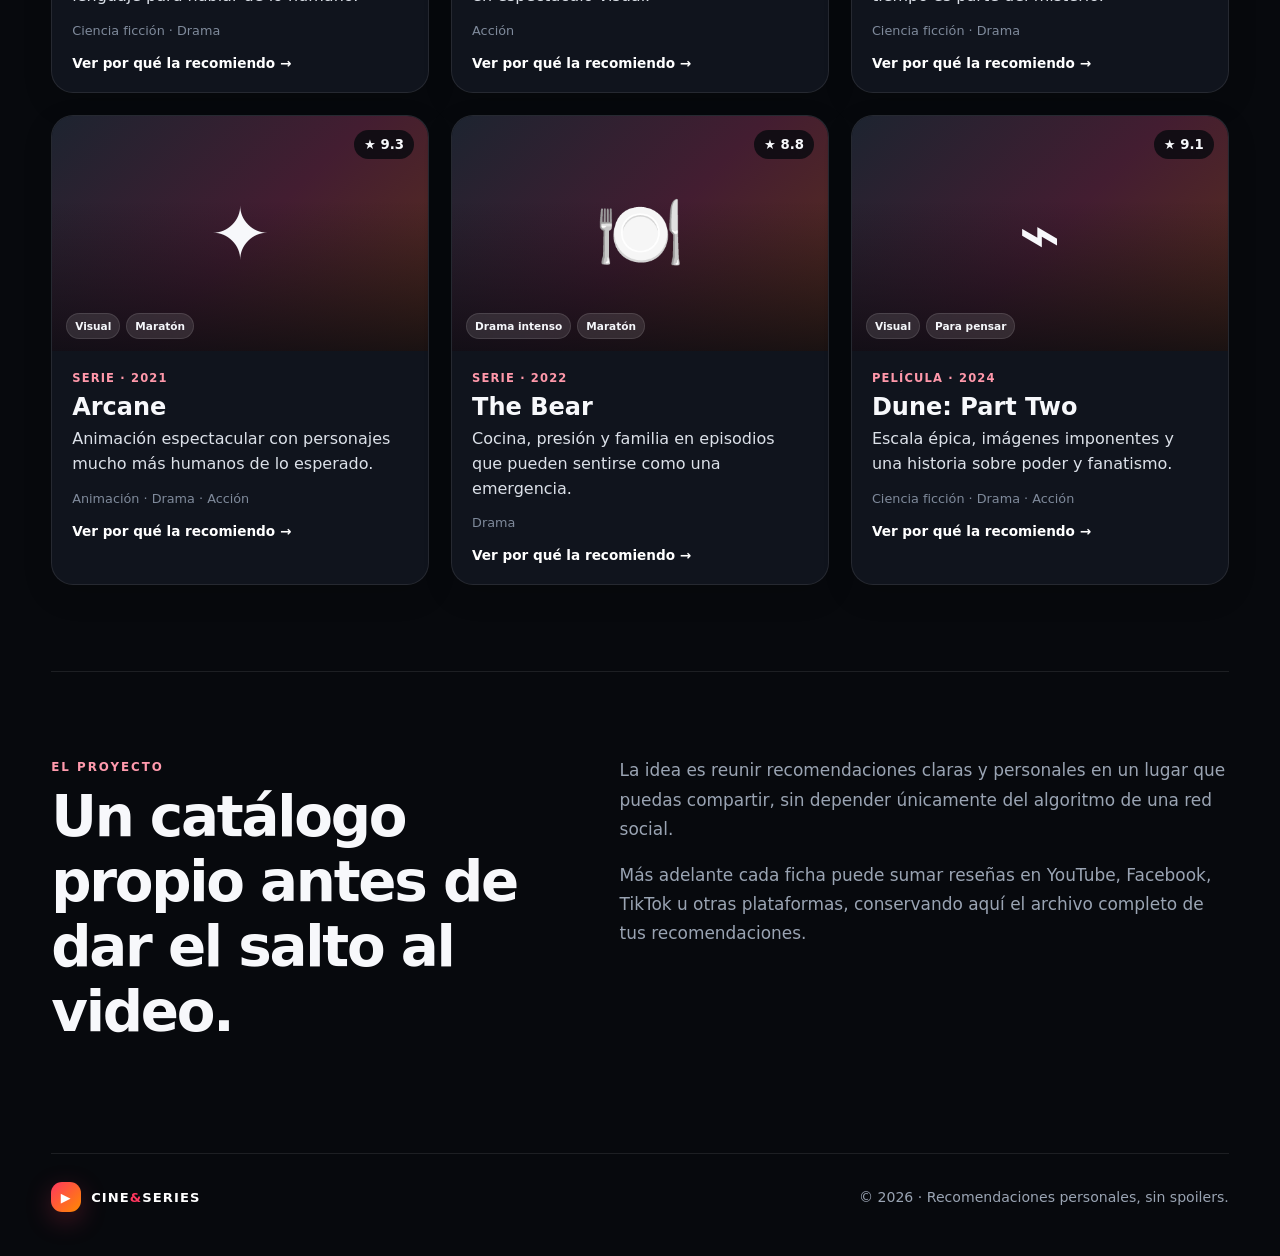
==== commit 0fbd7be7: "Corrige navegación de Mi lista" ====
--- a/index.html
+++ b/index.html
@@ -17,7 +17,8 @@
     </a>
     <nav>
       <a href="#recomendaciones">Explorar</a>
-      <a href="lista.html">Mi lista</a>\n      <a href="#sobre-mi">El proyecto</a>
+      <a href="lista.html">Mi lista</a>
+      <a href="#sobre-mi">El proyecto</a>
       <a class="nav-admin" href="admin.html">Administrar</a>
     </nav>
   </header>
--- a/css/styles.css
+++ b/css/styles.css
@@ -21,3 +21,9 @@
 .admin-layout{display:grid;grid-template-columns:minmax(320px,.82fr) minmax(0,1.18fr);gap:28px;align-items:start}.admin-form,.admin-list,.publish-box{background:var(--panel);border:1px solid var(--line);border-radius:22px;padding:24px}.admin-form{position:sticky;top:86px}.admin-form label{display:block;color:#dfe5ee;font-size:.88rem;font-weight:750;margin-bottom:16px}.admin-form input,.admin-form textarea,.admin-form select{width:100%;margin-top:7px;padding:12px 13px;border-radius:10px;border:1px solid var(--line);background:var(--panel-3);color:#fff;outline:none}.admin-form textarea{resize:vertical}.admin-form input:focus,.admin-form textarea:focus,.admin-form select:focus{border-color:rgba(255,55,95,.65)}.checkbox-line{display:flex!important;align-items:center;gap:9px}.checkbox-line input{width:auto;margin:0}.form-row{display:grid;grid-template-columns:1fr 1fr;gap:14px}.form-actions{display:flex;gap:10px;flex-wrap:wrap}.admin-stack{display:grid;gap:18px}.admin-list-head{display:flex;justify-content:space-between;align-items:start;gap:20px}.admin-list h2{font-size:2rem;margin-bottom:18px}.admin-counter{font-size:.8rem;color:var(--muted)}.admin-item{display:grid;grid-template-columns:1fr auto;gap:12px;align-items:center;padding:15px 0;border-top:1px solid var(--line)}.admin-item p{margin:5px 0;color:var(--muted);font-size:.86rem}.admin-item-actions{display:flex;gap:7px}.mini-btn{border:1px solid var(--line);background:#171c26;color:#dfe5ee;border-radius:9px;padding:8px 10px;cursor:pointer}.delete-btn{background:#2b1118;color:#ff8299;border-color:#51202d}.publish-box h3{margin:0 0 8px;font-size:1.35rem}.publish-box p{color:var(--muted);line-height:1.55;margin-top:0}.publish-actions{display:flex;gap:9px;flex-wrap:wrap}.status-line{min-height:22px;color:#91e6b2;font-size:.85rem;margin-top:12px}.editing-banner{display:none;margin-bottom:16px;padding:11px 13px;border-radius:11px;background:#2a2110;border:1px solid #5a4217;color:#ffd98a;font-size:.86rem}.editing-banner.show{display:block}
 @media(max-width:900px){.hero{grid-template-columns:1fr;min-height:auto}.hero-card{min-height:350px}.grid{grid-template-columns:repeat(2,1fr)}.about,.admin-layout{grid-template-columns:1fr}.admin-form{position:static}.editorial-strip{grid-template-columns:repeat(2,1fr)}.toolbar{grid-template-columns:1fr}.toolbar #sortSelect{width:100%}}
 @media(max-width:620px){.topbar nav a:not(.nav-admin){display:none}.hero{padding-top:58px}.hero h1{font-size:3.35rem}.hero-stats{gap:14px}.grid{grid-template-columns:1fr}.about{gap:18px}.section-heading{display:block}.result-count{display:block;padding:0 0 20px}.editorial-strip{grid-template-columns:1fr 1fr;font-size:.76rem}.editorial-strip span{text-align:left}.form-row{grid-template-columns:1fr}.admin-list-head{flex-direction:column}footer{flex-direction:column;align-items:flex-start}.detail-hero{height:220px}.detail-body{padding:23px}.detail-symbol{font-size:5rem}}
+
+/* WATCHLIST V2.2 */
+.nav-active{color:#fff!important}.watch-main{width:min(1280px,94vw);margin:auto}.watch-hero{padding:76px 0 42px;border-bottom:1px solid var(--line)}.watch-hero h1{font-size:clamp(3.2rem,7vw,6.4rem);line-height:.94;letter-spacing:-.055em;margin:0 0 22px}.watch-hero p{max-width:780px;color:var(--muted);font-size:1.05rem;line-height:1.7}.watch-stats{display:flex;gap:22px;flex-wrap:wrap;margin-top:28px;color:var(--muted);font-size:.85rem}.watch-stats strong{display:block;color:#fff;font-size:1.2rem}.watch-controls{padding:34px 0 26px}.watch-group-row{display:flex;align-items:center;gap:12px;flex-wrap:wrap;margin-top:15px;color:var(--muted);font-size:.85rem}.watch-group-row select{background:var(--panel);color:#fff;border:1px solid var(--line);border-radius:10px;padding:9px 12px}.watch-group-row #watchCount{margin-left:auto}.watch-grid{display:grid;grid-template-columns:repeat(4,1fr);gap:18px;padding-bottom:24px}.watch-card{overflow:hidden;border:1px solid var(--line);border-radius:18px;background:var(--panel)}.watch-poster{position:relative;aspect-ratio:2/3;display:grid;place-items:center;font-size:4rem;background:linear-gradient(145deg,#1a2130,#3c2132 55%,#59311d);background-size:cover;background-position:center}.seen-badge,.todo-badge{position:absolute;left:11px;top:11px;padding:6px 9px;border-radius:999px;font-size:.7rem;font-weight:850;backdrop-filter:blur(8px)}.seen-badge{background:rgba(27,109,70,.86);color:#d9ffea}.todo-badge{background:rgba(7,9,13,.78);color:#d3dae5;border:1px solid rgba(255,255,255,.12)}.watch-card-body{padding:15px}.watch-group{color:#ff98aa;font-size:.65rem;font-weight:850;text-transform:uppercase;letter-spacing:.08em;white-space:nowrap;overflow:hidden;text-overflow:ellipsis}.watch-card h3{font-size:1.05rem;line-height:1.25;margin:7px 0 10px}.watch-card h3 small{color:#7f8998;font-weight:500}.watch-rating{display:inline-flex;gap:4px;align-items:center;font-weight:850;font-size:.83rem}.watch-rating small{font-size:.62rem;color:#8390a1}.watch-rating.muted{color:#697485}.watch-review,.watch-note{font-size:.82rem;line-height:1.5;color:#aeb8c5}.watch-note{font-style:italic}.priority-badge{display:inline-block;margin-top:8px;font-size:.67rem;color:#ffd98a}.load-more-wrap{text-align:center;padding:10px 0 74px}.data-note{display:grid;grid-template-columns:.8fr 1.2fr;gap:50px;padding:70px 0;border-top:1px solid var(--line)}.data-note h2{font-size:clamp(2rem,4vw,3rem);margin:0}.data-note p{color:var(--muted);line-height:1.65}.tmdb-credit{grid-column:2;font-size:.78rem;color:#778394!important}
+@media(max-width:1050px){.watch-grid{grid-template-columns:repeat(3,1fr)}}@media(max-width:760px){.watch-grid{grid-template-columns:repeat(2,1fr)}.data-note{grid-template-columns:1fr;gap:10px}.tmdb-credit{grid-column:auto}.watch-group-row #watchCount{width:100%;margin-left:0}}@media(max-width:470px){.watch-grid{grid-template-columns:1fr 1fr;gap:10px}.watch-card-body{padding:12px}.watch-card h3{font-size:.92rem}.watch-poster{font-size:3rem}}
+
+.tmdb-credit{display:flex;align-items:center;gap:14px!important}.tmdb-logo{width:130px;max-width:30vw;height:auto}.rating-row{display:flex;gap:9px;align-items:center;flex-wrap:wrap}.rt-rating{color:#ffb6b6}.source-link{display:inline-block;margin-top:9px;font-size:.73rem;color:#9fdcf0;text-decoration:underline;text-underline-offset:3px}
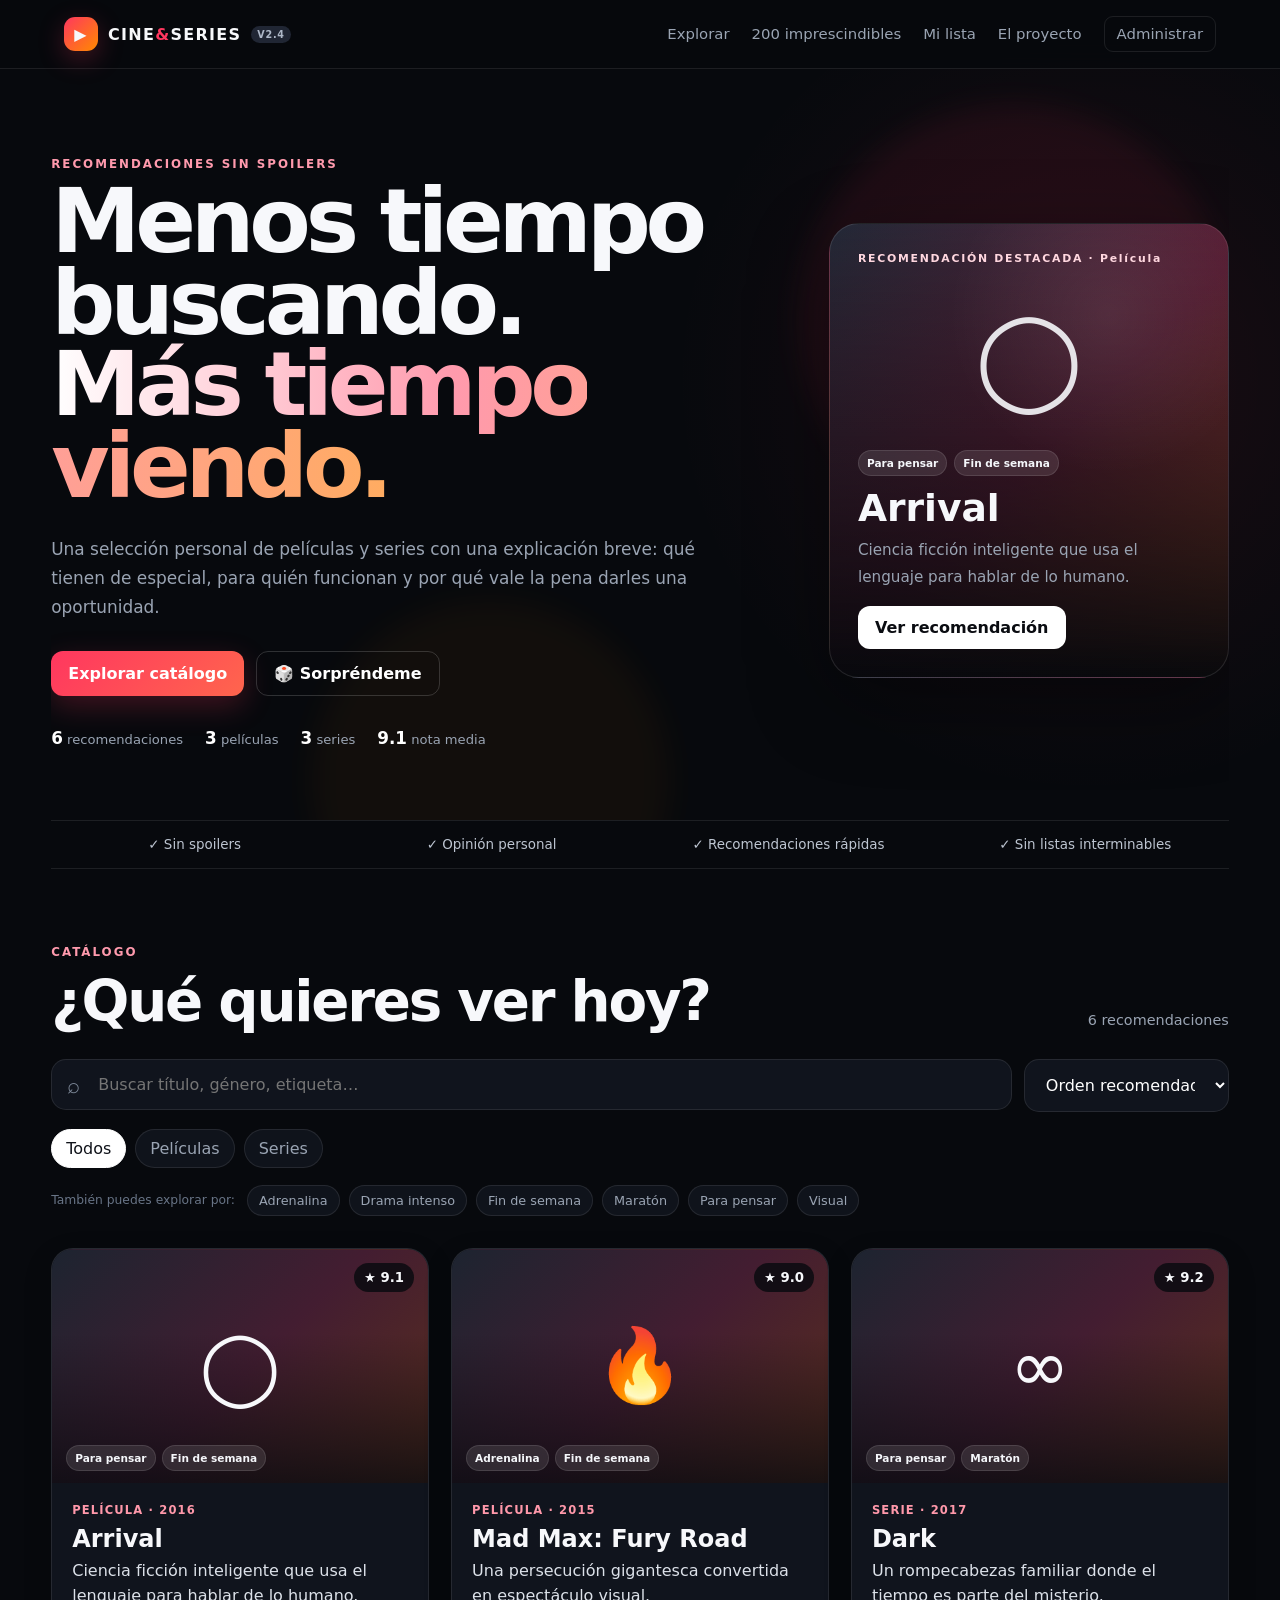
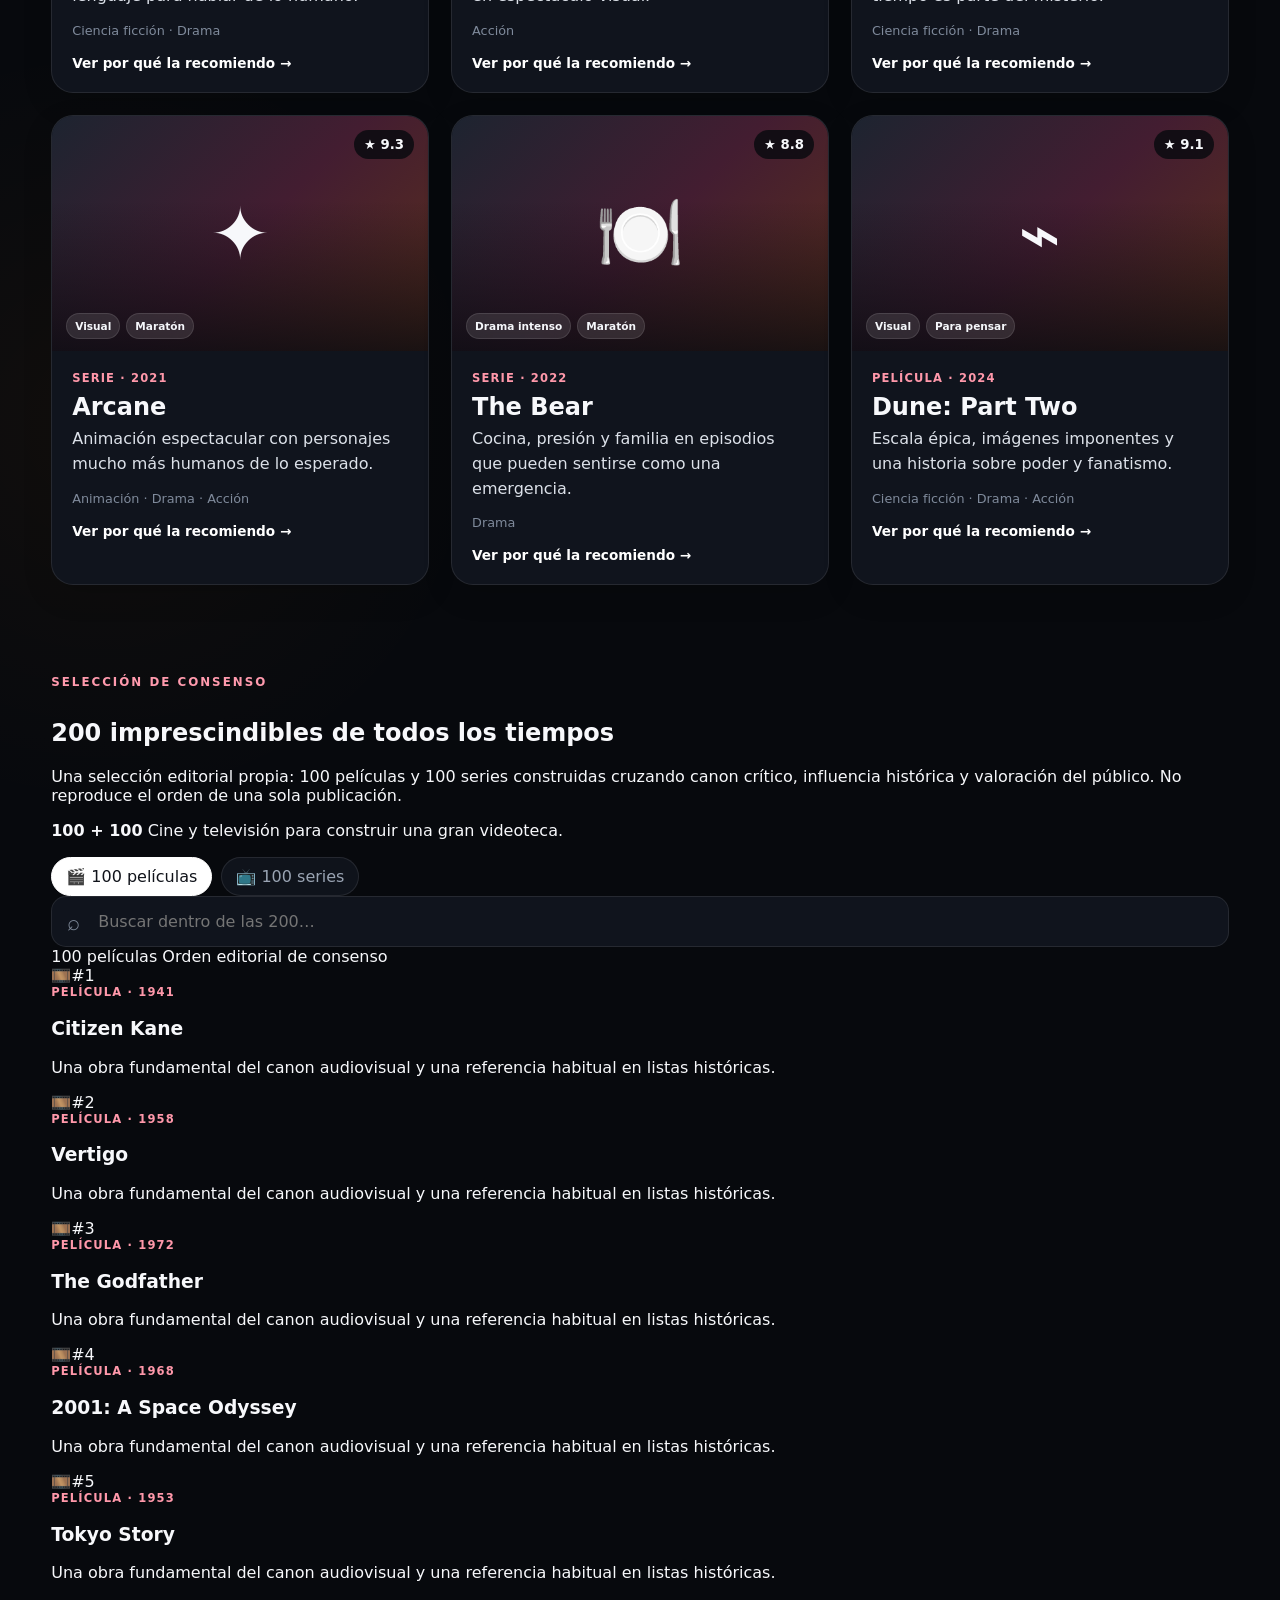
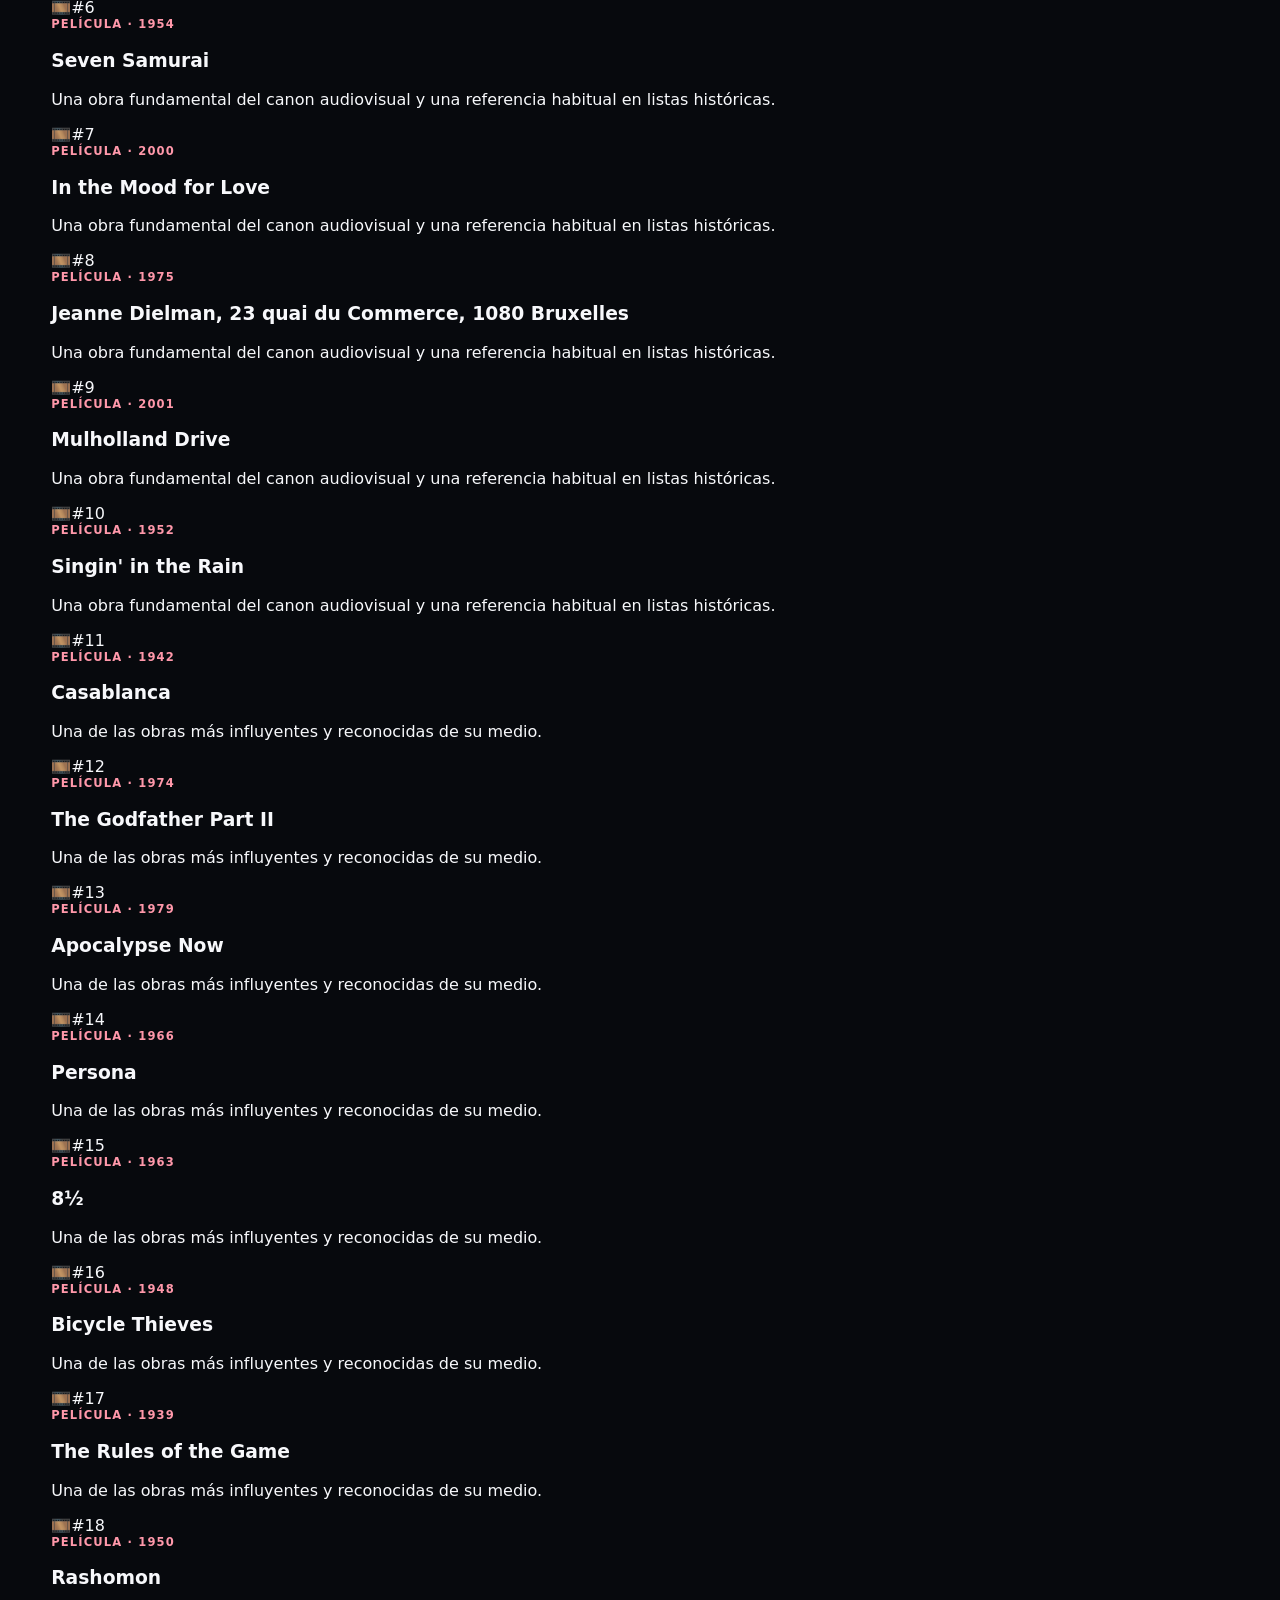
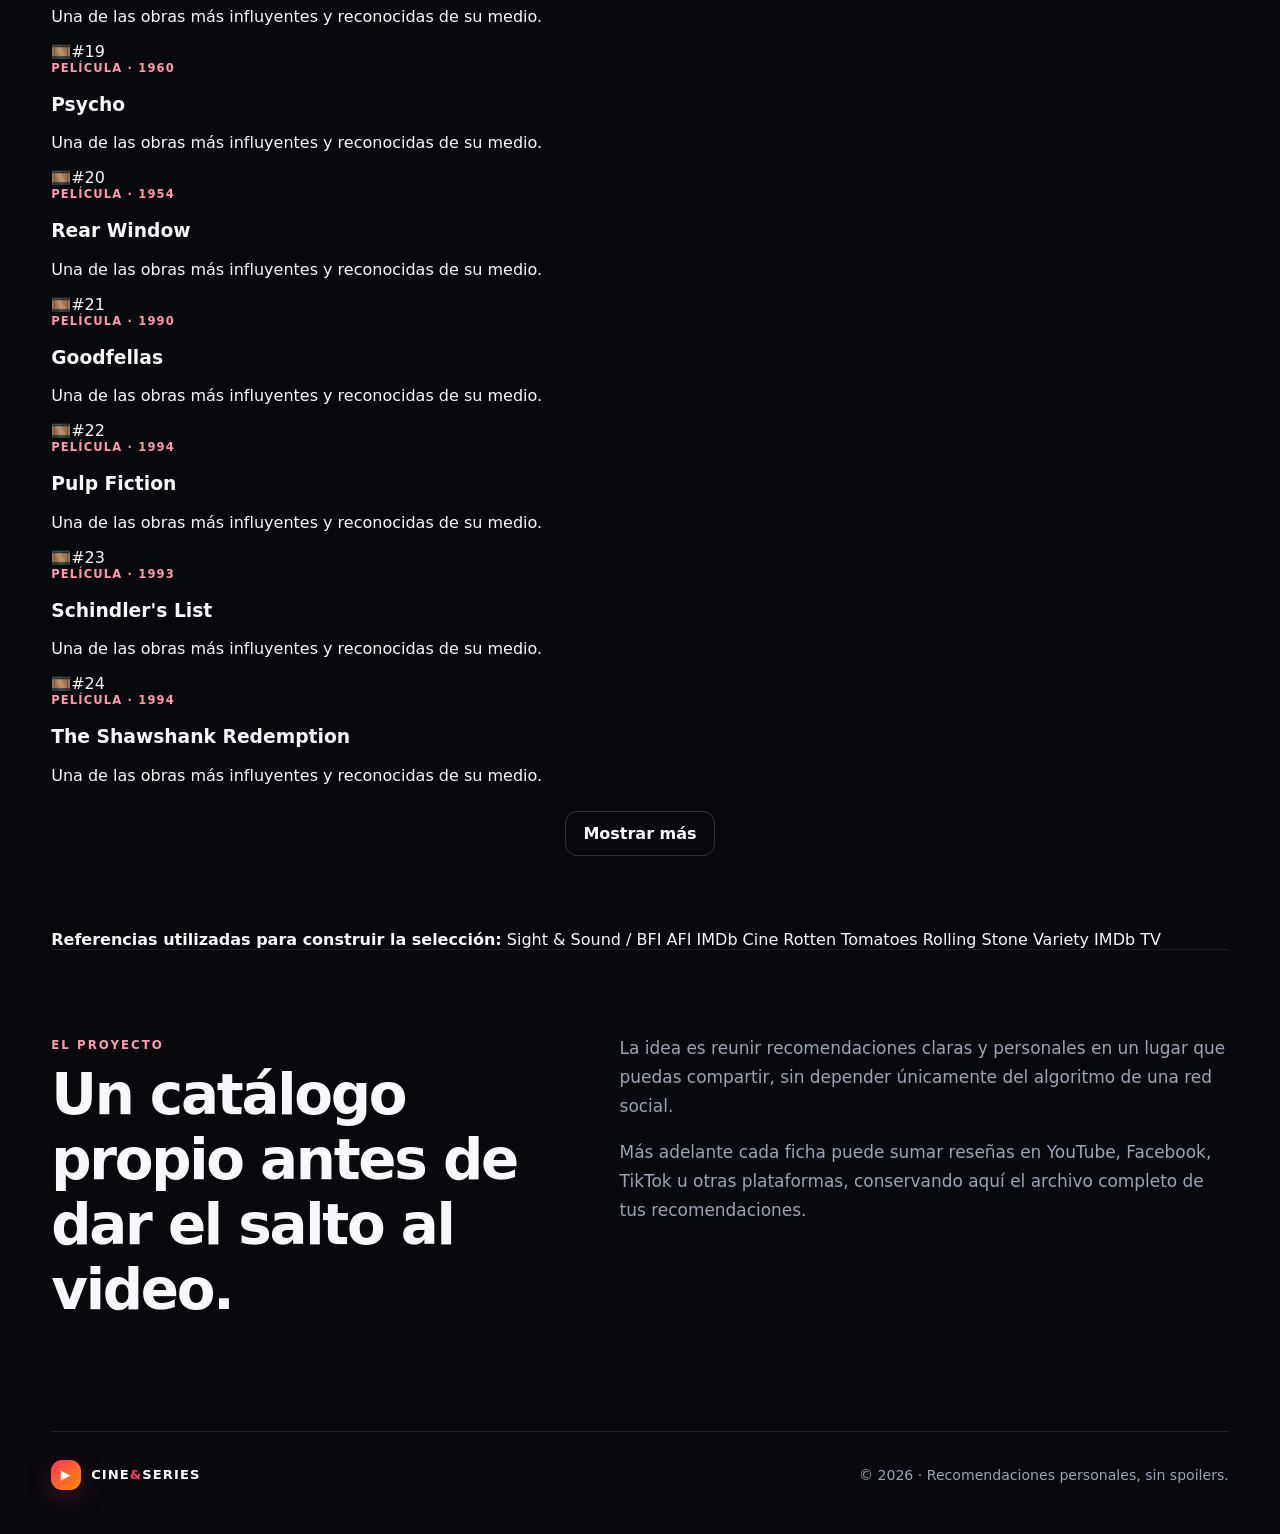
==== commit db450ec1: "V2.4: agrega 200 imprescindibles a portada" ====
--- a/index.html
+++ b/index.html
@@ -13,10 +13,11 @@
     <a href="./" class="brand" aria-label="Inicio">
       <span class="brand-mark">▶</span>
       <span>CINE<span class="accent">&</span>SERIES</span>
-      <span class="version-badge">V2</span>
+      <span class="version-badge">V2.4</span>
     </a>
     <nav>
       <a href="#recomendaciones">Explorar</a>
+      <a href="#imprescindibles">200 imprescindibles</a>
       <a href="lista.html">Mi lista</a>
       <a href="#sobre-mi">El proyecto</a>
       <a class="nav-admin" href="admin.html">Administrar</a>
@@ -89,6 +90,57 @@
 
     <section class="grid" id="recommendationGrid" aria-live="polite"></section>
 
+
+    <section class="top-all-section" id="imprescindibles">
+      <div class="top-all-heading">
+        <div>
+          <span class="eyebrow">SELECCIÓN DE CONSENSO</span>
+          <h2>200 imprescindibles de todos los tiempos</h2>
+          <p>
+            Una selección editorial propia: 100 películas y 100 series construidas cruzando
+            canon crítico, influencia histórica y valoración del público. No reproduce el orden
+            de una sola publicación.
+          </p>
+        </div>
+        <div class="top-all-summary">
+          <strong>100 + 100</strong>
+          <span>Cine y televisión para construir una gran videoteca.</span>
+        </div>
+      </div>
+
+      <div class="top-all-toolbar">
+        <div class="filters" id="topAllTabs">
+          <button class="chip active" type="button" data-top-type="Película">🎬 100 películas</button>
+          <button class="chip" type="button" data-top-type="Serie">📺 100 series</button>
+        </div>
+        <div class="search-wrap top-all-search">
+          <span aria-hidden="true">⌕</span>
+          <input id="topAllSearch" type="search" placeholder="Buscar dentro de las 200…" aria-label="Buscar en los imprescindibles">
+        </div>
+      </div>
+
+      <div class="top-all-subhead">
+        <span id="topAllCount"></span>
+        <span>Orden editorial de consenso</span>
+      </div>
+
+      <div class="top-all-grid" id="topAllGrid"></div>
+      <div class="load-more-wrap">
+        <button class="button ghost" id="topAllMore" type="button">Mostrar más</button>
+      </div>
+
+      <div class="top-sources">
+        <strong>Referencias utilizadas para construir la selección:</strong>
+        <a href="https://www.bfi.org.uk/sight-and-sound/greatest-films-all-time" target="_blank" rel="noopener">Sight &amp; Sound / BFI</a>
+        <a href="https://www.afi.com/afis-100-years-100-movies-10th-anniversary-edition/" target="_blank" rel="noopener">AFI</a>
+        <a href="https://www.imdb.com/chart/top/" target="_blank" rel="noopener">IMDb Cine</a>
+        <a href="https://editorial.rottentomatoes.com/guide/best-movies-of-all-time/" target="_blank" rel="noopener">Rotten Tomatoes</a>
+        <a href="https://www.rollingstone.com/tv-movies/tv-movie-lists/best-tv-shows-of-all-time-1234567952/" target="_blank" rel="noopener">Rolling Stone</a>
+        <a href="https://variety.com/lists/greatest-tv-shows-of-all-time/" target="_blank" rel="noopener">Variety</a>
+        <a href="https://www.imdb.com/chart/toptv/" target="_blank" rel="noopener">IMDb TV</a>
+      </div>
+    </section>
+
     <section class="about" id="sobre-mi">
       <div>
         <span class="eyebrow">EL PROYECTO</span>
@@ -121,6 +173,8 @@
   </footer>
 
   <script src="data/recomendaciones.js"></script>
+  <script src="data/top-all-time.js"></script>
   <script src="js/app.js"></script>
+  <script src="js/top-all-time.js"></script>
 </body>
 </html>
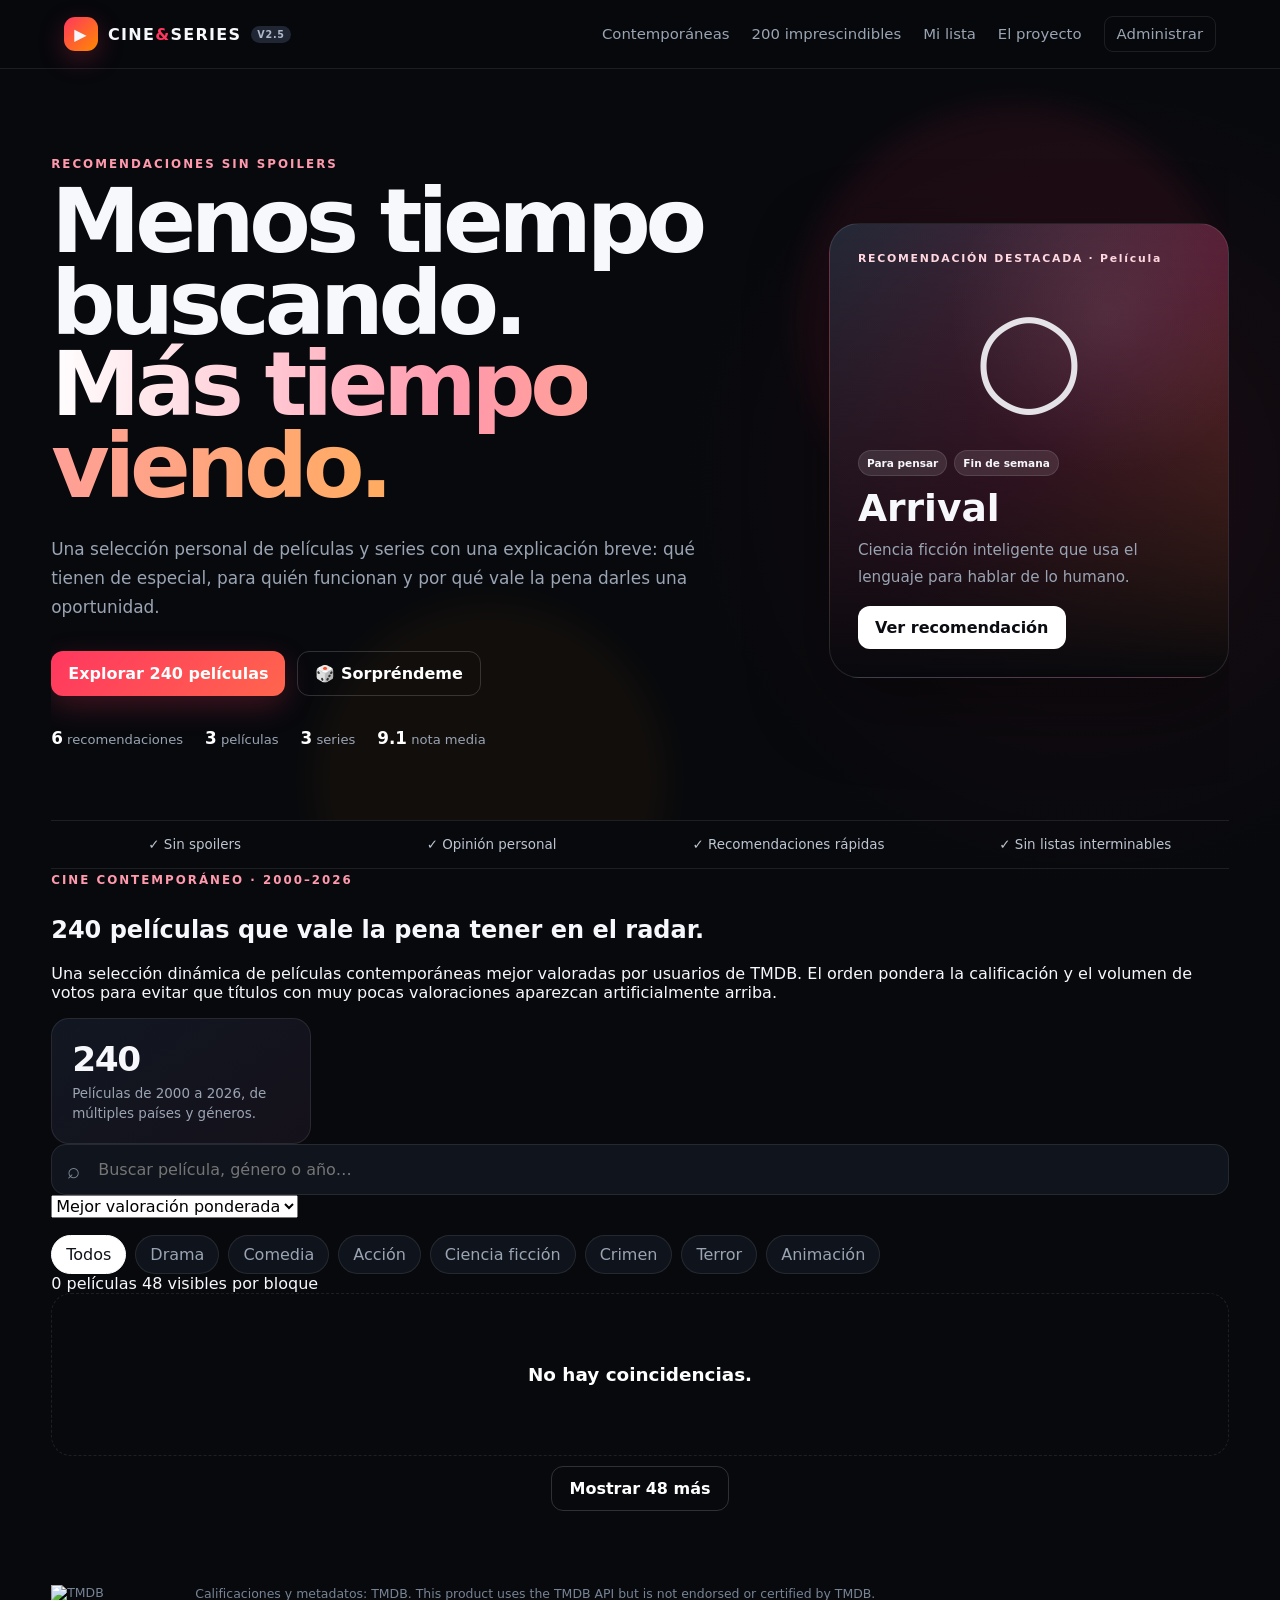
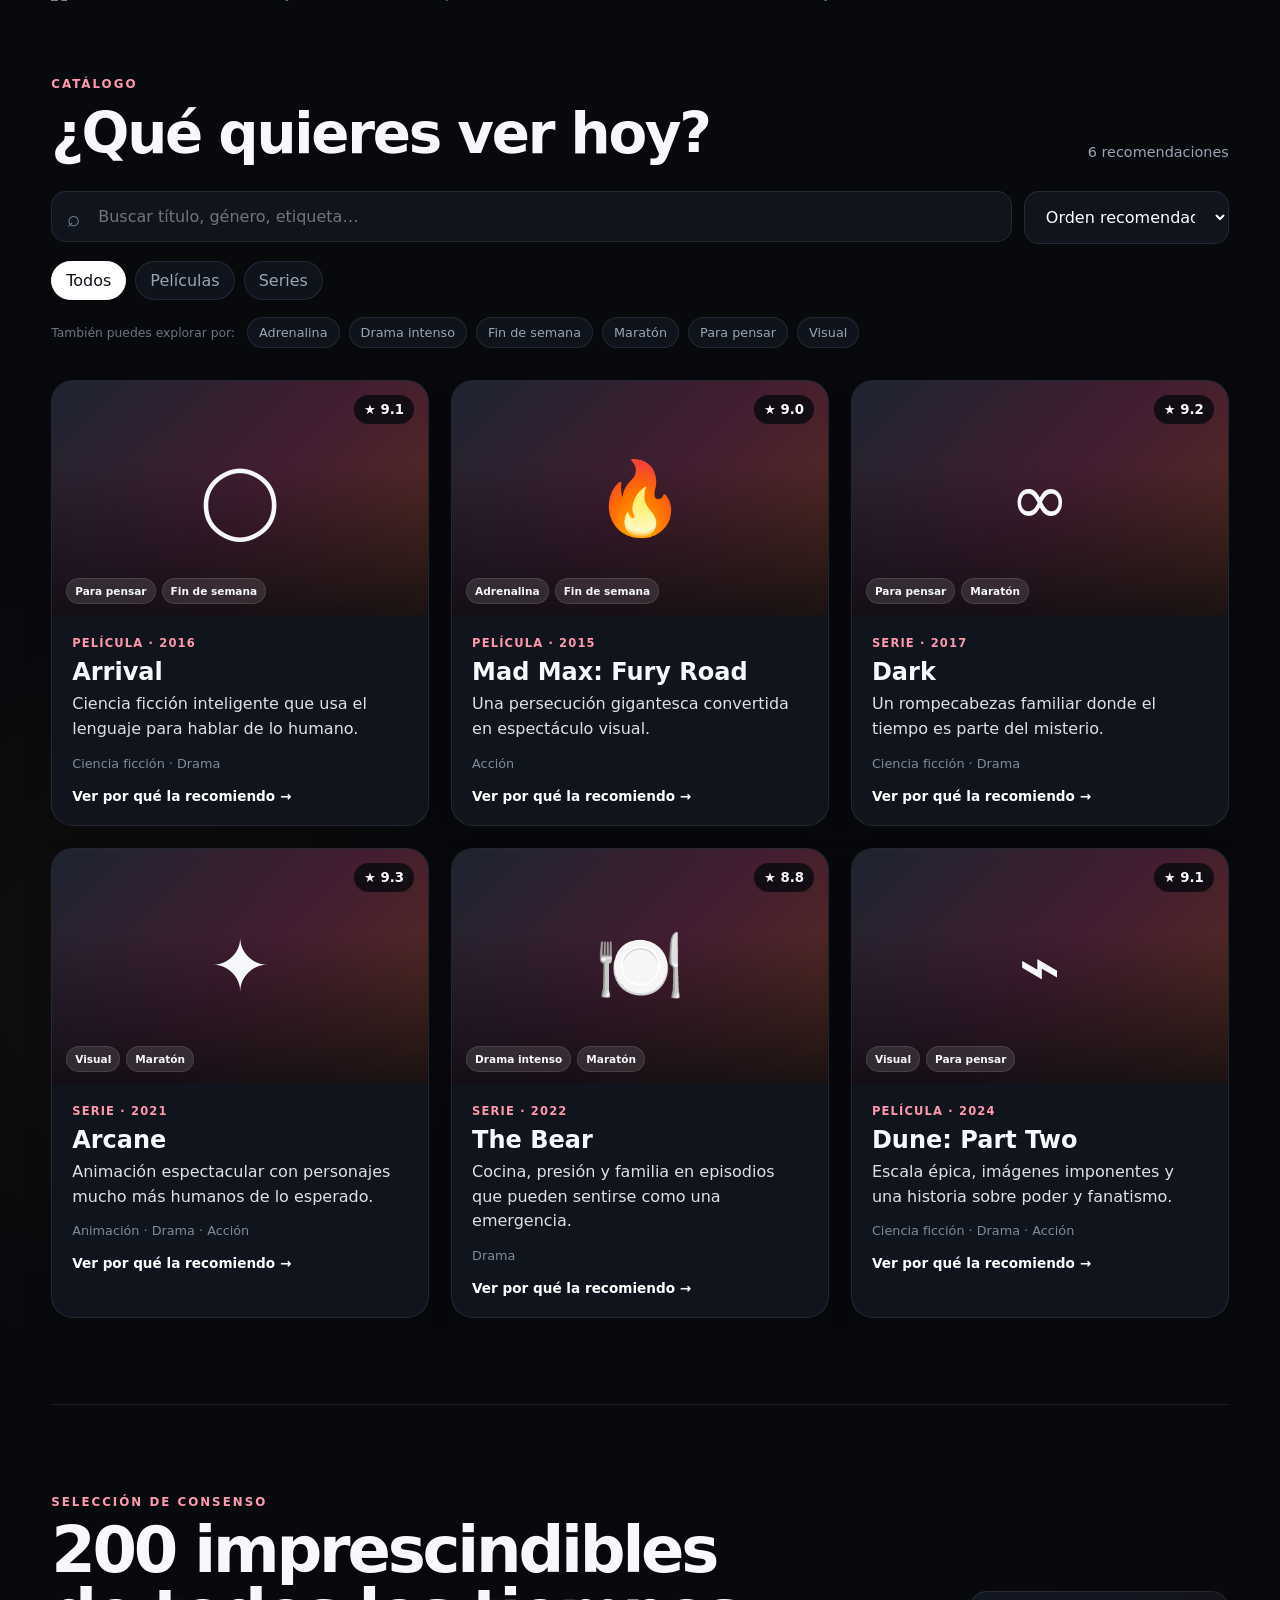
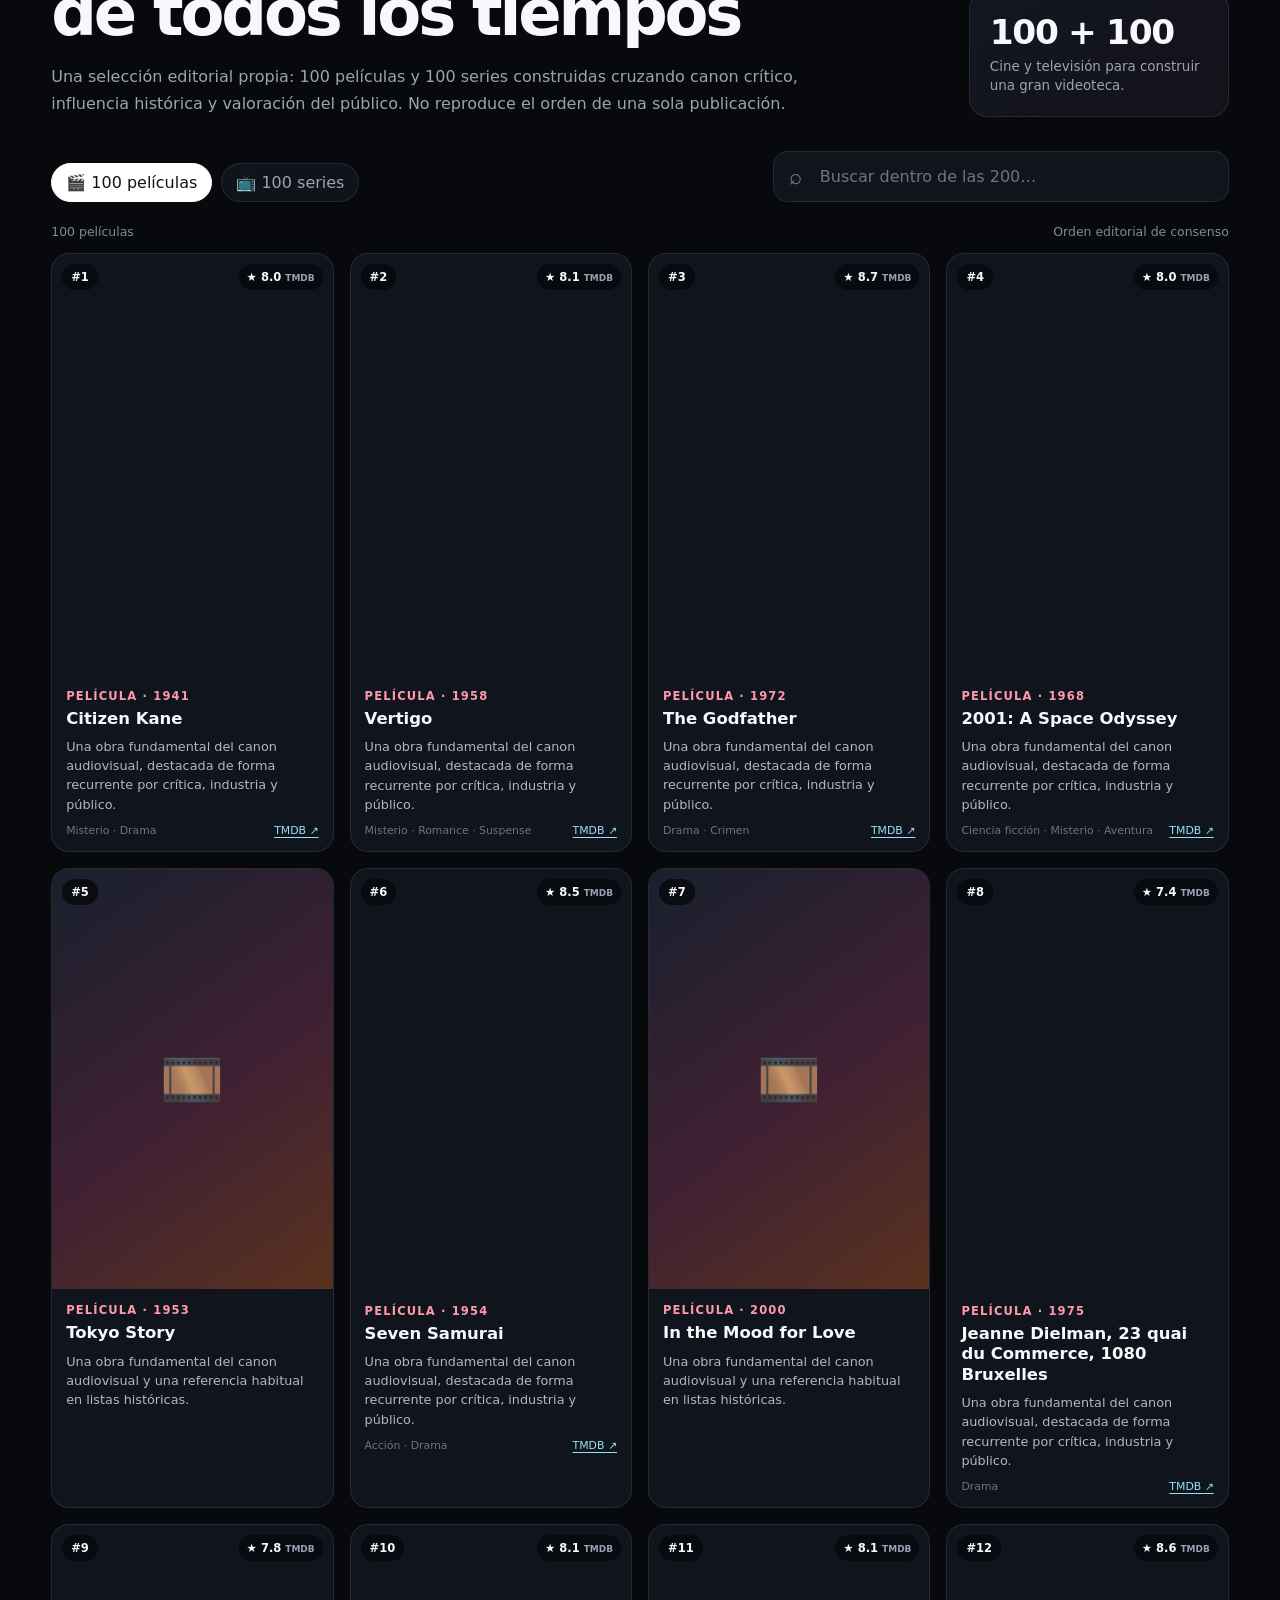
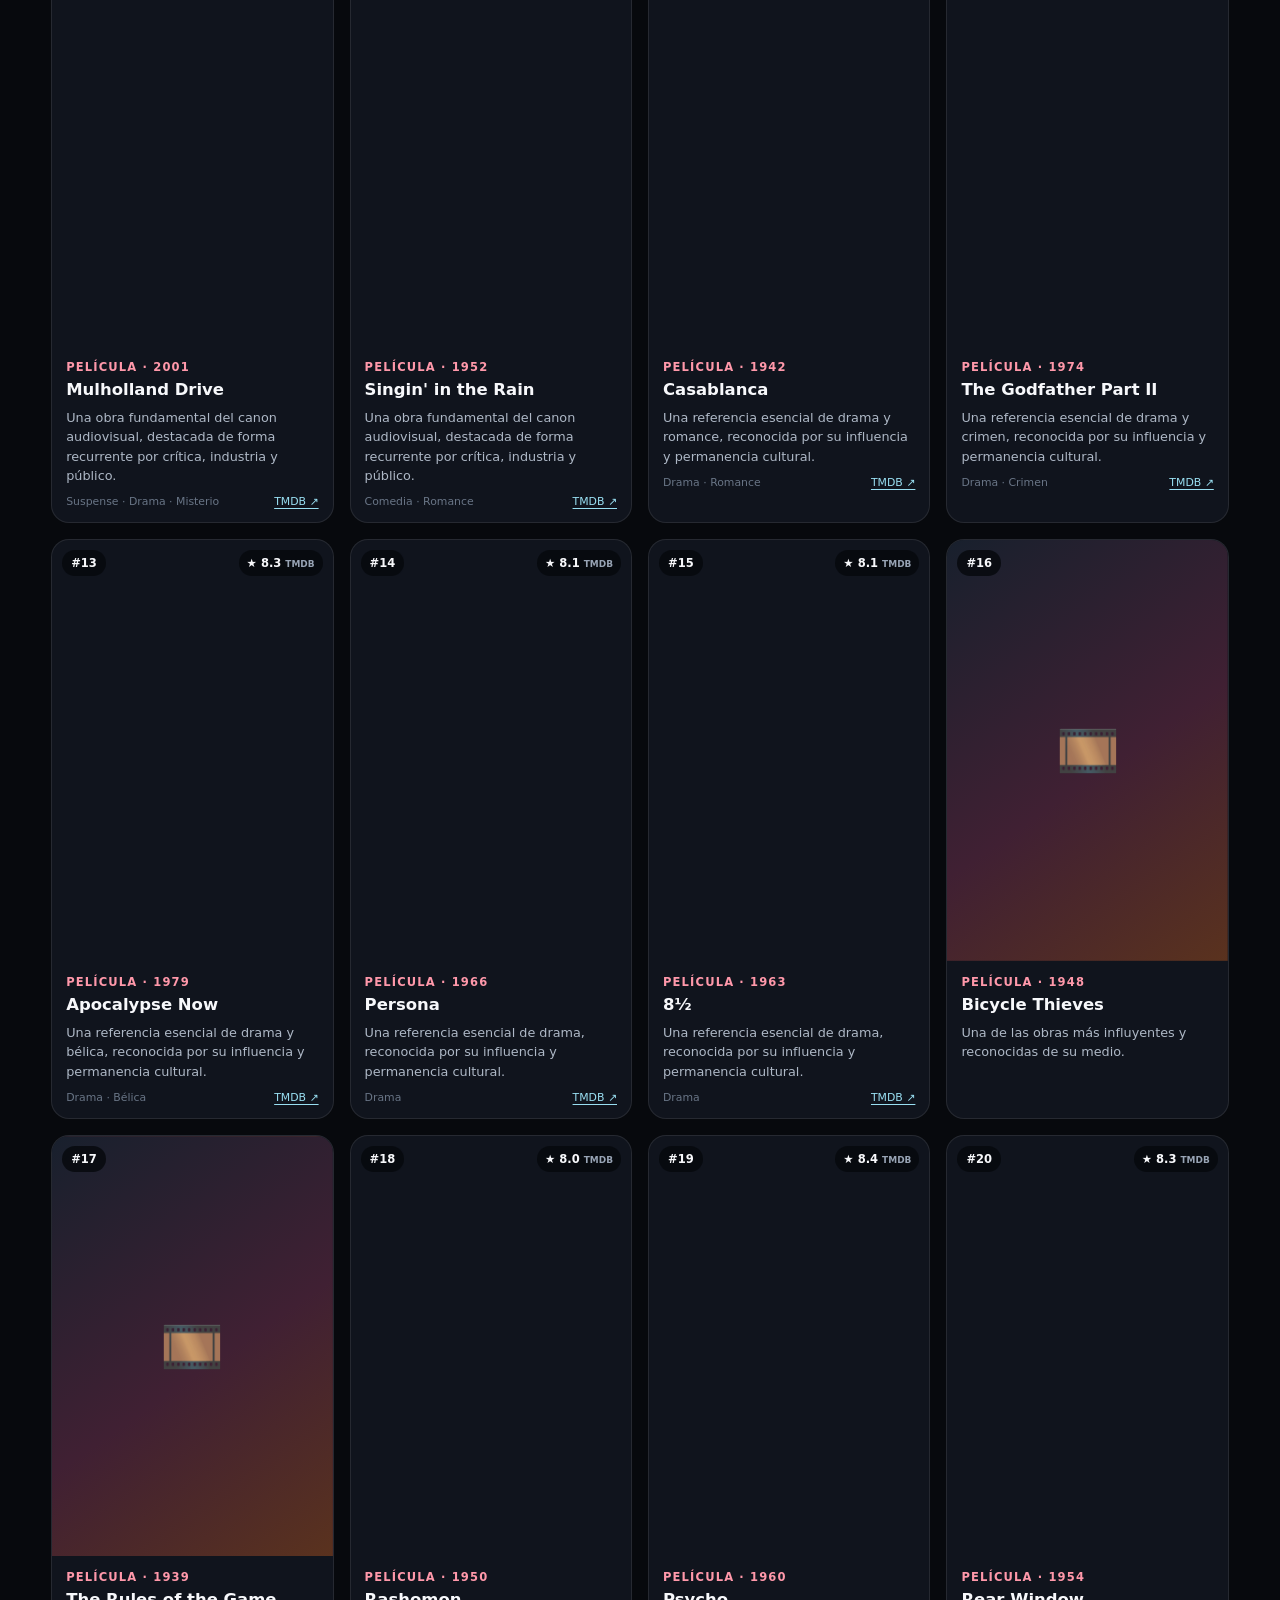
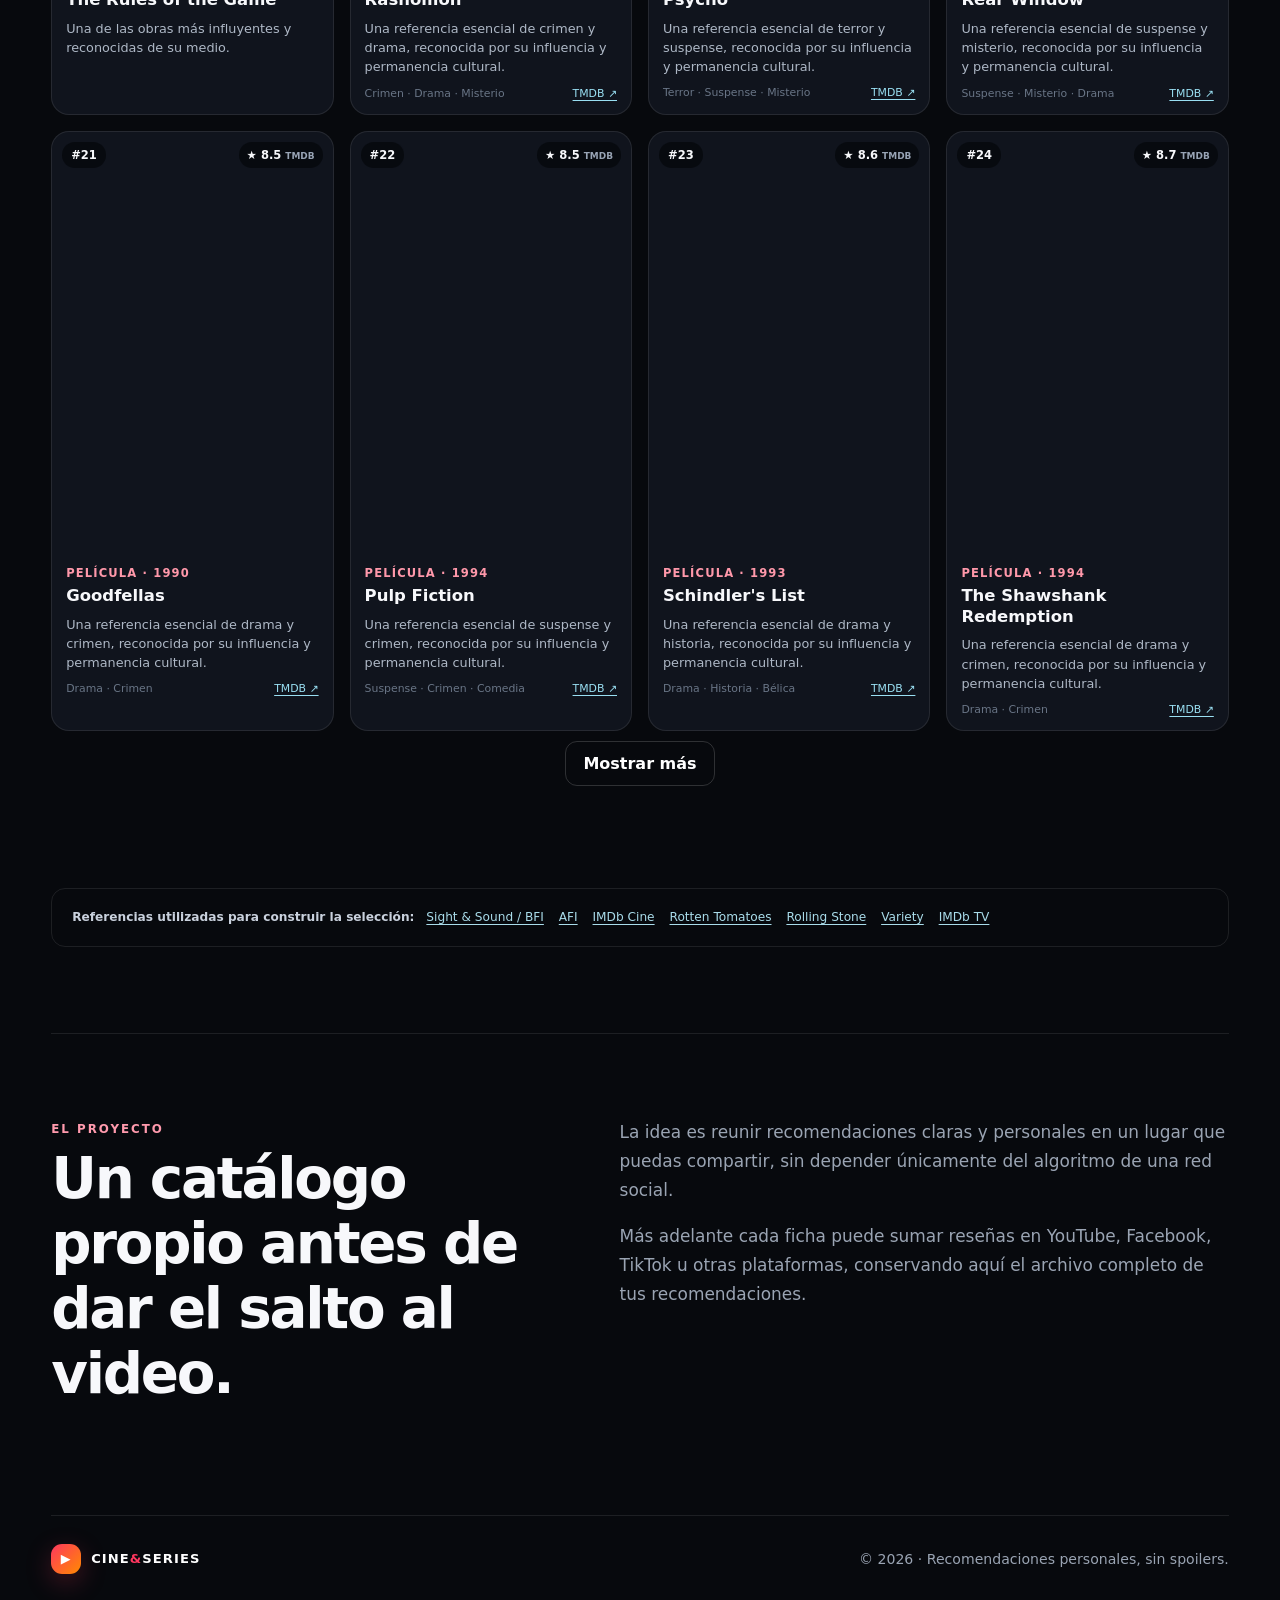
==== commit ca017cea: "V2.5: llena portada con cine contemporáneo" ====
--- a/index.html
+++ b/index.html
@@ -13,10 +13,10 @@
     <a href="./" class="brand" aria-label="Inicio">
       <span class="brand-mark">▶</span>
       <span>CINE<span class="accent">&</span>SERIES</span>
-      <span class="version-badge">V2.4</span>
+      <span class="version-badge">V2.5</span>
     </a>
     <nav>
-      <a href="#recomendaciones">Explorar</a>
+      <a href="#contemporaneas">Contemporáneas</a>
       <a href="#imprescindibles">200 imprescindibles</a>
       <a href="lista.html">Mi lista</a>
       <a href="#sobre-mi">El proyecto</a>
@@ -37,7 +37,7 @@
           qué tienen de especial, para quién funcionan y por qué vale la pena darles una oportunidad.
         </p>
         <div class="hero-actions">
-          <a class="button primary" href="#recomendaciones">Explorar catálogo</a>
+          <a class="button primary" href="#contemporaneas">Explorar 240 películas</a>
           <button class="button ghost" id="surpriseBtn" type="button">🎲 Sorpréndeme</button>
         </div>
         <div class="hero-stats" id="heroStats"></div>
@@ -55,6 +55,64 @@
       <span>✓ Opinión personal</span>
       <span>✓ Recomendaciones rápidas</span>
       <span>✓ Sin listas interminables</span>
+    </section>
+
+
+    <section class="contemporary-section" id="contemporaneas">
+      <div class="contemporary-heading">
+        <div>
+          <span class="eyebrow">CINE CONTEMPORÁNEO · 2000–2026</span>
+          <h2>240 películas que vale la pena tener en el radar.</h2>
+          <p>
+            Una selección dinámica de películas contemporáneas mejor valoradas por usuarios de TMDB.
+            El orden pondera la calificación y el volumen de votos para evitar que títulos con muy pocas
+            valoraciones aparezcan artificialmente arriba.
+          </p>
+        </div>
+        <div class="top-all-summary">
+          <strong>240</strong>
+          <span>Películas de 2000 a 2026, de múltiples países y géneros.</span>
+        </div>
+      </div>
+
+      <div class="contemporary-toolbar">
+        <div class="search-wrap">
+          <span aria-hidden="true">⌕</span>
+          <input id="contemporarySearch" type="search" placeholder="Buscar película, género o año…" aria-label="Buscar películas contemporáneas">
+        </div>
+        <select id="contemporarySort" aria-label="Ordenar películas contemporáneas">
+          <option value="rank">Mejor valoración ponderada</option>
+          <option value="rating">Mayor calificación TMDB</option>
+          <option value="votes">Más votadas</option>
+          <option value="newest">Más recientes</option>
+        </select>
+      </div>
+
+      <div class="filters contemporary-filters" id="contemporaryFilters">
+        <button class="chip active" type="button" data-cgenre="Todos">Todos</button>
+        <button class="chip" type="button" data-cgenre="Drama">Drama</button>
+        <button class="chip" type="button" data-cgenre="Comedia">Comedia</button>
+        <button class="chip" type="button" data-cgenre="Acción">Acción</button>
+        <button class="chip" type="button" data-cgenre="Ciencia ficción">Ciencia ficción</button>
+        <button class="chip" type="button" data-cgenre="Crimen">Crimen</button>
+        <button class="chip" type="button" data-cgenre="Terror">Terror</button>
+        <button class="chip" type="button" data-cgenre="Animación">Animación</button>
+      </div>
+
+      <div class="contemporary-subhead">
+        <span id="contemporaryCount">Preparando catálogo…</span>
+        <span>48 visibles por bloque</span>
+      </div>
+
+      <div class="contemporary-grid" id="contemporaryGrid"></div>
+      <div class="load-more-wrap">
+        <button class="button ghost" id="contemporaryMore" type="button">Mostrar 48 más</button>
+      </div>
+
+      <div class="tmdb-credit contemporary-credit">
+        <img class="tmdb-logo" src="https://www.themoviedb.org/assets/2/v4/logos/v2/blue_long_2-9665a76b1ae401a510ec1e0ca40ddcb3b0cfe45f1d51b77a308fea0845885648.svg" alt="TMDB">
+        <span>Calificaciones y metadatos: TMDB. This product uses the TMDB API but is not endorsed or certified by TMDB.</span>
+      </div>
     </section>
 
     <section class="controls" id="recomendaciones">
@@ -173,8 +231,10 @@
   </footer>
 
   <script src="data/recomendaciones.js"></script>
+  <script src="data/contemporary.js"></script>
   <script src="data/top-all-time.js"></script>
   <script src="js/app.js"></script>
+  <script src="js/contemporary.js"></script>
   <script src="js/top-all-time.js"></script>
 </body>
 </html>
--- a/css/styles.css
+++ b/css/styles.css
@@ -27,3 +27,35 @@
 @media(max-width:1050px){.watch-grid{grid-template-columns:repeat(3,1fr)}}@media(max-width:760px){.watch-grid{grid-template-columns:repeat(2,1fr)}.data-note{grid-template-columns:1fr;gap:10px}.tmdb-credit{grid-column:auto}.watch-group-row #watchCount{width:100%;margin-left:0}}@media(max-width:470px){.watch-grid{grid-template-columns:1fr 1fr;gap:10px}.watch-card-body{padding:12px}.watch-card h3{font-size:.92rem}.watch-poster{font-size:3rem}}
 
 .tmdb-credit{display:flex;align-items:center;gap:14px!important}.tmdb-logo{width:130px;max-width:30vw;height:auto}.rating-row{display:flex;gap:9px;align-items:center;flex-wrap:wrap}.rt-rating{color:#ffb6b6}.source-link{display:inline-block;margin-top:9px;font-size:.73rem;color:#9fdcf0;text-decoration:underline;text-underline-offset:3px}
+
+
+/* TOP 100 + 100 — V2.4 */
+.top-all-section{padding:86px 0;border-top:1px solid var(--line)}
+.top-all-heading{display:grid;grid-template-columns:1.35fr .65fr;gap:54px;align-items:end}
+.top-all-heading h2{font-size:clamp(2.4rem,5vw,4.5rem);line-height:.98;letter-spacing:-.05em;margin:0 0 18px}
+.top-all-heading p{max-width:760px;color:var(--muted);line-height:1.7;margin:0}
+.top-all-summary{justify-self:end;max-width:260px;padding:20px;border:1px solid var(--line);border-radius:18px;background:linear-gradient(145deg,#111722,#15111a)}
+.top-all-summary strong{display:block;font-size:2.15rem;letter-spacing:-.04em}
+.top-all-summary span{display:block;color:var(--muted);font-size:.84rem;line-height:1.45;margin-top:5px}
+.top-all-toolbar{display:grid;grid-template-columns:1fr minmax(280px,.65fr);gap:20px;align-items:end;margin-top:34px}
+.top-all-toolbar .filters{margin:0}
+.top-all-search input{background:var(--panel)}
+.top-all-subhead{display:flex;justify-content:space-between;gap:16px;margin:22px 0 14px;color:#7f8a9a;font-size:.78rem}
+.top-all-grid{display:grid;grid-template-columns:repeat(4,1fr);gap:16px}
+.top-card{overflow:hidden;border:1px solid var(--line);border-radius:18px;background:var(--panel);transition:transform .18s ease,border-color .18s ease}
+.top-card:hover{transform:translateY(-3px);border-color:var(--line-strong)}
+.top-poster{position:relative;aspect-ratio:2/3;display:grid;place-items:center;background:linear-gradient(145deg,#18202d,#402033 55%,#5a321e);background-size:cover;background-position:center}
+.top-placeholder{font-size:3.2rem}
+.top-rank{position:absolute;left:10px;top:10px;padding:6px 9px;border-radius:999px;background:rgba(7,9,13,.82);font-size:.72rem;font-weight:900;backdrop-filter:blur(8px)}
+.top-score{position:absolute;right:10px;top:10px;padding:6px 8px;border-radius:999px;background:rgba(7,9,13,.82);font-size:.72rem;font-weight:900;backdrop-filter:blur(8px)}
+.top-score small{font-size:.56rem;color:#98a4b5}
+.top-card-body{padding:14px}
+.top-card-body h3{font-size:1.03rem;line-height:1.25;margin:6px 0 8px}
+.top-card-body p{color:#aeb8c6;font-size:.8rem;line-height:1.5;margin:0 0 10px}
+.top-meta-line{display:flex;justify-content:space-between;gap:10px;align-items:end;color:#697586;font-size:.68rem}
+.top-source{color:#99dff2;text-decoration:underline;text-underline-offset:3px;white-space:nowrap}
+.top-sources{margin-top:28px;padding:18px 20px;border:1px solid var(--line);border-radius:14px;color:#7f8a9a;font-size:.76rem;line-height:1.7}
+.top-sources strong{color:#c9d1dd;margin-right:8px}.top-sources a{color:#a9dcea;margin-right:11px;text-decoration:underline;text-underline-offset:3px}
+@media(max-width:1050px){.top-all-grid{grid-template-columns:repeat(3,1fr)}}
+@media(max-width:760px){.top-all-heading{grid-template-columns:1fr}.top-all-summary{justify-self:start}.top-all-toolbar{grid-template-columns:1fr}.top-all-grid{grid-template-columns:repeat(2,1fr)}}
+@media(max-width:470px){.top-all-grid{gap:10px}.top-card-body{padding:11px}.top-card-body h3{font-size:.9rem}.top-card-body p{font-size:.74rem}.top-all-subhead{font-size:.7rem}}
